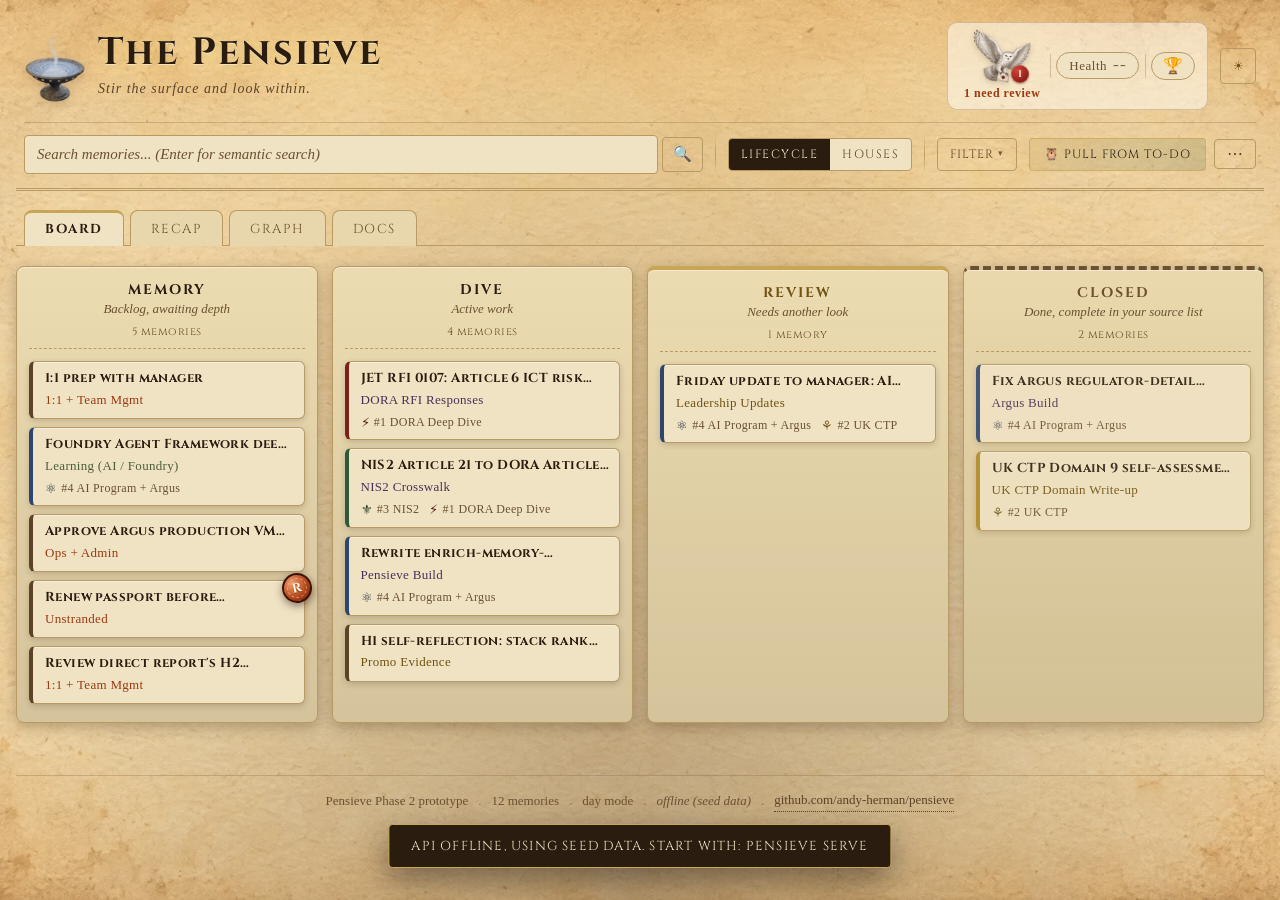
==== frontend-proto/index.html @ 079ccedc "feat(accounts): first-run "Connect your accounts" for sharing Pensieve Each person runs their own Pe" ====
<!doctype html>
<html lang="en" data-theme="day" data-view="lifecycle" data-page="board">
<head>
  <meta charset="utf-8" />
  <meta name="viewport" content="width=device-width,initial-scale=1" />
  <title>The Pensieve - Today's Memories</title>
  <script>
    /* Apply the saved theme before first paint so night/marauder never flash parchment. */
    try {
      var savedTheme = localStorage.getItem("pensieve-theme");
      if (savedTheme === "night" || savedTheme === "marauder") {
        document.documentElement.setAttribute("data-theme", savedTheme);
      }
    } catch (e) { /* storage blocked: stay on day */ }
  </script>
  <link rel="preconnect" href="https://fonts.googleapis.com" />
  <link rel="preconnect" href="https://fonts.gstatic.com" crossorigin />
  <link href="https://fonts.googleapis.com/css2?family=Cinzel:wght@500;700&family=IM+Fell+English+SC&family=IM+Fell+English:ital@0;1&display=swap" rel="stylesheet" />
  <link rel="stylesheet" href="pensieve.css" />
</head>
<body>

  <div class="starfield" aria-hidden="true"></div>
  <div id="footprint-layer" class="footprint-layer" aria-hidden="true"></div>

  <header class="masthead masthead--tiered">
    <!-- Row 1: identity (left) + status cluster and theme toggle (right) -->
    <div class="masthead-row masthead-row--identity">
      <div class="brand">
        <img class="brand-emblem" src="assets/emblem.webp" alt="" width="62" height="74" decoding="async" />
        <div class="title-block">
          <h1 class="title">The Pensieve</h1>
          <p class="tagline">Stir the surface and look within.</p>
        </div>
      </div>

      <div class="masthead-aside">
        <div class="status-cluster" role="group" aria-label="Board status">
          <div class="review-block hedwig-block" role="button" tabindex="0"
               aria-label="Memories that need your review. Click to show only those."
               title="Memories that need your review. Click to show only those.">
            <span class="hedwig" aria-hidden="true">
              <img class="hedwig-art" src="assets/owl.webp" alt="" width="58" height="54" decoding="async" />
              <span class="hedwig-seal" id="hedwig-count">0</span>
            </span>
            <span class="hedwig-label" id="review-count" aria-live="polite">Awaiting post</span>
          </div>
          <div class="board-health" id="board-health" role="button" tabindex="0"
               aria-label="Board health. Click to filter to stale, ghost, or overdue cards."
               title="Click to filter to stale, ghost, or overdue cards">
            <span class="board-health-label">Health</span>
            <span class="board-health-score" id="board-health-score">--</span>
            <div class="board-health-tip" id="board-health-tip" hidden></div>
          </div>
          <button class="achievements-btn" id="achievements-btn" type="button"
                  aria-label="Open achievements"
                  title="Achievements: track your progress and unlocks">
            <span class="achievements-btn-icon" aria-hidden="true">&#x1F3C6;</span>
            <span class="achievements-btn-count" id="achievements-btn-count" hidden>0</span>
          </button>
        </div>

        <button id="theme-toggle" class="ghost-button theme-toggle" type="button"
                title="Toggle day / night" aria-label="Switch to night mode">
          <span class="theme-day-icon" aria-hidden="true">&#9728;</span>
          <span class="theme-night-icon" aria-hidden="true">&#9789;</span>
        </button>
      </div>
    </div>

    <!-- Row 2: controls ribbon, grouped into zones -->
    <div class="masthead-row masthead-row--controls">
      <div class="toolbar" role="toolbar" aria-label="Board controls">
        <div class="tb-zone tb-zone--search">
          <div class="search-wrap">
            <input type="search" id="search" placeholder="Search memories... (Enter for semantic search)" aria-label="Search memories" />
            <button id="semantic-btn" class="ghost-button" title="Semantic search via ChromaDB" aria-label="Semantic search">&#x1F50D;</button>
          </div>
        </div>

        <span class="tb-rule" aria-hidden="true"></span>

        <div class="tb-zone tb-zone--view">
          <div class="view-toggle" role="group" aria-label="Board view">
            <button class="view-btn active" data-view="lifecycle" title="Group by lifecycle column">Lifecycle</button>
            <button class="view-btn" data-view="lanes" title="Group by Connect goal / House">Houses</button>
          </div>
        </div>

        <span class="tb-rule" aria-hidden="true"></span>

        <!-- Filter popover holds the strand pills + week filter + clear -->
        <div class="tb-zone tb-zone--filter">
          <div class="cmd-pop" id="filter-pop-wrap">
            <button type="button" id="filter-pop-btn" class="ghost-button cmd-pop-btn"
                    aria-haspopup="true" aria-expanded="false" aria-controls="filter-pop-panel"
                    title="Filter by strand, week, or clear filters">
              Filter
              <span class="cmd-pop-badge" id="filter-active-badge" hidden>0</span>
              <span class="cmd-caret" aria-hidden="true">&#x25BE;</span>
            </button>
            <div class="cmd-pop-panel" id="filter-pop-panel" role="dialog" aria-label="Filter memories" hidden>
              <div class="cmd-pop-section">
                <span class="cmd-pop-heading">Strands</span>
                <div id="strand-filter" class="strand-filter" aria-label="Filter by strand"></div>
              </div>
              <div class="cmd-pop-section cmd-pop-row">
                <button id="weekly-filter-btn" class="ghost-button" title="Hide Closed tasks older than this week (Monday reset). Nothing is deleted.">This week</button>
                <button id="clear-filters" class="ghost-button" title="Show every memory">Clear filters</button>
              </div>
            </div>
          </div>
        </div>

        <!-- Actions: Hedwig's errand + overflow for the rest -->
        <div class="tb-zone tb-zone--actions">
          <button id="pull-todo-btn" class="ghost-button pull-todo-btn" title="Send Hedwig to fetch new tasks from Microsoft To-Do">&#x1F989; Pull from To-Do</button>
          <div class="cmd-pop" id="more-pop-wrap">
            <button type="button" id="more-pop-btn" class="ghost-button cmd-more-btn"
                    aria-haspopup="true" aria-expanded="false" aria-controls="more-pop-panel" aria-label="More actions" title="More actions">&#x22EF;</button>
            <div class="cmd-pop-panel cmd-menu" id="more-pop-panel" role="menu" aria-label="More actions" hidden>
              <button id="refresh-btn" class="ghost-button cmd-menu-item" role="menuitem" title="Reload board from local Pensieve store">&#x21bb; Refresh</button>
              <button id="open-goals" class="ghost-button cmd-menu-item" role="menuitem" title="Add or edit your Connect Houses">Set goals</button>
              <button id="open-ai-models" class="ghost-button cmd-menu-item" role="menuitem" title="Choose which GitHub Copilot models Pensieve uses">AI models</button>
              <button id="open-accounts" class="ghost-button cmd-menu-item" role="menuitem" title="Connect Microsoft To Do and GitHub Copilot">Accounts</button>
              <button id="density-toggle" class="ghost-button cmd-menu-item" role="menuitem" aria-pressed="false" title="Switch card density between Comfortable and Compact">Density: Comfortable</button>
            </div>
          </div>
        </div>
      </div>
    </div>

    <div class="quest-panel" id="quest-panel" hidden>
      <div class="quest-panel-header">
        <span class="quest-panel-title">&#x1F3AF; Today's quests</span>
        <span class="quest-panel-streak" id="quest-panel-streak" hidden></span>
      </div>
      <div class="quest-panel-chips" id="quest-panel-chips"></div>
      <div class="quest-panel-allDone" id="quest-panel-alldone" hidden>
        <span>&#x2705; &#x2705; &#x2705; +5 board health bonus</span>
      </div>
    </div>
  </header>

  <nav class="page-tabs" role="tablist" aria-label="Pages">
    <button class="page-tab active" data-page="board" role="tab" aria-selected="true">Board</button>
    <button class="page-tab" data-page="recap" role="tab" aria-selected="false" title="Draft a Connect-format recap of your work">Recap</button>
    <button class="page-tab" data-page="graph" role="tab" aria-selected="false" title="Constellation graph of your tasks">Graph</button>
    <button class="page-tab" data-page="docs" role="tab" aria-selected="false" title="SOPs and tool documentation">Docs</button>
  </nav>

  <main id="board" class="board" aria-label="Pensieve kanban board"></main>

  <section id="recap-page" class="recap-page" aria-label="Connect recap">
    <div class="recap-intro">
      <h2 class="recap-title">Connect Recap</h2>
      <p class="recap-subtitle">Draft a summary of what you accomplished and its impact, grouped by your committed Connect goals, in the Connect "Reflect on the past" format. Review and edit before pasting into Connect.</p>
    </div>
    <div class="recap-controls">
      <div class="recap-field">
        <label for="recap-scope">Include</label>
        <select id="recap-scope">
          <option value="all">All tasks</option>
          <option value="completed">Completed &amp; Closed</option>
          <option value="review">Needs review</option>
        </select>
      </div>
      <div class="recap-field">
        <label for="recap-period">Reflection period</label>
        <input type="text" id="recap-period" placeholder="e.g. Oct 2025 - May 2026" />
      </div>
      <button id="recap-generate" class="primary-button">&#x2728; Generate recap</button>
      <button id="recap-export" class="ghost-button" hidden>Export DOCX</button>
      <button id="recap-copy-all" class="ghost-button" hidden>Copy all</button>
      <button id="recap-history-btn" class="ghost-button">History</button>
      <span id="recap-status" class="recap-status" aria-live="polite"></span>
    </div>
    <div id="recap-history" class="recap-history" hidden></div>
    <div id="recap-output" class="recap-output">
      <p class="recap-empty">Pick a scope and click <strong>Generate recap</strong> to draft your Connect summary from your tasks.</p>
    </div>
  </section>

  <section id="graph-page" class="graph-page" aria-label="Constellation graph">
    <div class="graph-intro">
      <h2 class="graph-title">Constellation</h2>
      <p class="graph-subtitle">Your tasks as a living graph. Large nodes are your Connect goals; small nodes are tasks, colored by House. Solid lines link a task to its goal; faint dashed lines connect tasks that are semantically related (computed from the same embeddings that power search). Drag to explore, click a node to open it.</p>
    </div>
    <div class="graph-stats" id="graph-stats"></div>
    <div class="graph-toolbar">
      <label>Link sensitivity
        <input type="range" id="graph-threshold" min="0.3" max="0.9" step="0.05" value="0.45" />
        <span id="graph-threshold-val">0.45</span>
      </label>
      <button id="graph-refresh" class="ghost-button">Rebuild</button>
      <div class="graph-legend">
        <span><span class="legend-dot legend-dot--goal" aria-hidden="true"></span>Goal</span>
        <span><span class="legend-edge legend-edge--align" aria-hidden="true"></span>Alignment</span>
        <span><span class="legend-edge legend-edge--semantic" aria-hidden="true"></span>Semantic link</span>
      </div>
    </div>
    <div class="graph-stage-wrap">
      <canvas id="graph-canvas" width="1200" height="620"></canvas>
      <div id="graph-tooltip" class="graph-tooltip"></div>
      <p id="graph-empty" class="graph-empty" hidden>No tasks to plot yet. Pull from To-Do on the Board first.</p>
    </div>
  </section>

  <section id="docs-page" class="docs-page" aria-label="Documents">
    <aside class="docs-sidebar">
      <div class="docs-sidebar-head">
        <h2 class="docs-title">Docs</h2>
        <button id="docs-new" class="ghost-button" title="Create a new document">+ New</button>
      </div>
      <div id="docs-list" class="docs-list"></div>
    </aside>
    <div class="docs-main">
      <div class="docs-main-head">
        <span id="docs-current-title" class="docs-current-title">Select a document</span>
        <span class="docs-actions">
          <button id="docs-edit" class="ghost-button" hidden>Edit</button>
          <button id="docs-save" class="primary-button" hidden>Save</button>
          <button id="docs-cancel" class="ghost-button" hidden>Cancel</button>
          <button id="docs-delete" class="ghost-button" hidden>Delete</button>
        </span>
      </div>
      <div id="docs-view" class="docs-view markdown-body"></div>
      <textarea id="docs-editor" class="docs-editor" hidden spellcheck="true"></textarea>
    </div>
  </section>

  <div id="card-modal" class="modal" hidden>
    <div class="modal-backdrop" data-close="1"></div>
    <article class="modal-card" role="dialog" aria-modal="true" aria-labelledby="modal-title">
      <button class="modal-close" data-close="1" aria-label="Close">x</button>
      <div class="modal-body" id="modal-body"></div>
    </article>
  </div>

  <div id="vial-modal" class="modal" hidden>
    <div class="modal-backdrop" data-close="vial"></div>
    <article class="modal-card vial-modal-card" role="dialog" aria-modal="true" aria-labelledby="vial-title">
      <button class="modal-close" data-close="vial" aria-label="Close">x</button>
      <div class="modal-body">
        <h2 id="vial-title" class="vial-title">&#x1F4DC; Closure capture</h2>
        <p class="vial-subtitle">What changed when this closed? One sentence is fine.</p>
        <p class="vial-context" id="vial-context"></p>
        <textarea id="vial-text" class="vial-text" rows="4" maxlength="2000"
          placeholder="e.g. Shifted policy from X to Y after Bob's review. Unblocks Q3 approvals."></textarea>
        <div class="vial-actions">
          <button id="vial-skip" class="ghost-button" type="button" title="Dismiss without capturing">Skip</button>
          <button id="vial-cancel" class="ghost-button" type="button" data-close="vial">Cancel</button>
          <button id="vial-save" class="primary-button" type="button">Save Vial</button>
        </div>
        <p class="vial-footnote">Vials are durable promo evidence. They outlive the source task.</p>
      </div>
    </article>
  </div>

  <div id="goals-modal" class="modal" hidden>
    <div class="modal-backdrop" data-close="goals"></div>
    <article class="modal-card goals-modal-card" role="dialog" aria-modal="true" aria-labelledby="goals-title">
      <button class="modal-close" data-close="goals" aria-label="Close">x</button>
      <div class="modal-body">
        <h2 id="goals-title" class="goals-title">Your Connect Houses</h2>
        <p class="goals-subtitle">Each Connect goal becomes a House on the dashboard. Edit them by hand, or upload your Connect PDF and let the AI extract them for you.</p>
        <div class="goals-import">
          <label for="goals-pdf-input" class="goals-import-label">
            <span class="goals-import-icon" aria-hidden="true">&#x1F4C4;</span>
            <span class="goals-import-text">Upload your Connect PDF</span>
            <input type="file" id="goals-pdf-input" accept="application/pdf,.pdf" hidden />
          </label>
          <button id="goals-import-btn" class="primary-button goals-import-btn" disabled>&#x2728; Parse with AI</button>
          <span id="goals-import-status" class="goals-import-status" aria-live="polite"></span>
        </div>
        <div id="goals-editor" class="goals-editor"></div>
        <div class="goals-actions">
          <button id="goals-add" class="ghost-button">+ Add goal</button>
          <button id="goals-reset" class="ghost-button">Reset to defaults</button>
          <button id="goals-save" class="primary-button">Save goals</button>
        </div>
        <p class="goals-footnote">Saved to <code>data/connect-goals.json</code>. Used by the AI to align tasks to your goals on the next sync.</p>
      </div>
    </article>
  </div>

  <div id="accounts-modal" class="modal" hidden>
    <div class="modal-backdrop" data-close="accounts"></div>
    <article class="modal-card accounts-modal-card" role="dialog" aria-modal="true" aria-labelledby="accounts-title">
      <button class="modal-close" data-close="accounts" aria-label="Close">x</button>
      <div class="modal-body">
        <img class="accounts-emblem" src="assets/emblem.webp" alt="" width="64" height="76" decoding="async" />
        <h2 id="accounts-title" class="goals-title accounts-title">Connect your accounts</h2>
        <p class="goals-subtitle accounts-subtitle">Pensieve runs on this PC. Your tasks and sign-ins stay here; nothing is sent anywhere except your own Microsoft and GitHub accounts.</p>

        <section class="account-card" id="account-microsoft" aria-labelledby="acct-ms-title">
          <div class="account-head">
            <h3 id="acct-ms-title" class="account-title">Microsoft To Do</h3>
            <span class="account-badge" id="acct-ms-badge"></span>
          </div>
          <p class="account-desc">Reads your To Do lists, the same tasks you see in the new Outlook. Read-only: Pensieve never changes them.</p>
          <div class="account-body" id="acct-ms-body"></div>
        </section>

        <section class="account-card" id="account-github" aria-labelledby="acct-gh-title">
          <div class="account-head">
            <h3 id="acct-gh-title" class="account-title">GitHub Copilot</h3>
            <span class="account-badge" id="acct-gh-badge"></span>
          </div>
          <p class="account-desc">Powers the AI that summarizes and sorts your tasks, using your own Copilot plan.</p>
          <div class="account-body" id="acct-gh-body"></div>
        </section>

        <fieldset class="account-source" id="account-source">
          <legend>Read tasks from</legend>
          <label><input type="radio" name="task-source" value="personal_graph" /> Microsoft To Do <span class="account-hint">(new Outlook, outlook.com)</span></label>
          <label><input type="radio" name="task-source" value="outlook_com" /> Outlook desktop on this PC <span class="account-hint">(classic Outlook)</span></label>
        </fieldset>

        <div class="goals-actions accounts-actions">
          <button id="accounts-skip" class="ghost-button">Skip for now</button>
          <button id="accounts-done" class="primary-button" disabled>Start using Pensieve</button>
        </div>
      </div>
    </article>
  </div>

  <div id="ai-modal" class="modal" hidden>
    <div class="modal-backdrop" data-close="ai"></div>
    <article class="modal-card ai-modal-card" role="dialog" aria-modal="true" aria-labelledby="ai-title">
      <button class="modal-close" data-close="ai" aria-label="Close">x</button>
      <div class="modal-body">
        <h2 id="ai-title" class="goals-title">AI models</h2>
        <p class="goals-subtitle">Choose which GitHub Copilot model does each job. A change applies to the very next AI call; nothing needs restarting.</p>
        <p class="ai-account" id="ai-account"></p>
        <div id="ai-rows" class="ai-rows"></div>
        <p class="ai-test-result" id="ai-test-result" aria-live="polite"></p>
        <div class="goals-actions">
          <button id="ai-save" class="primary-button">Save models</button>
        </div>
        <p class="goals-footnote">Saved to <code>data/ai-models.json</code>. "Use default" follows the Default row, which follows <code>COPILOT_MODEL</code> in <code>.env</code>. Test sends one tiny prompt to that model.</p>
      </div>
    </article>
  </div>

  <div id="achievements-modal" class="modal" hidden>
    <div class="modal-backdrop" data-close="achievements"></div>
    <article class="modal-card achievements-modal-card" role="dialog" aria-modal="true" aria-labelledby="achievements-title">
      <button class="modal-close" data-close="achievements" aria-label="Close">x</button>
      <div class="modal-body">
        <h2 id="achievements-title" class="achievements-title">&#x1F3C6; Achievements</h2>
        <p class="achievements-subtitle">Badges unlock as you tend the board. They stay unlocked even if conditions later change. Locked badges show their trigger on hover.</p>
        <div id="achievements-grid" class="achievements-grid" aria-live="polite"></div>
        <p id="achievements-summary" class="achievements-summary"></p>
      </div>
    </article>
  </div>

  <div class="snitch" aria-hidden="true">
    <img src="assets/snitch.webp" alt="" width="60" height="40" decoding="async" />
  </div>

  <canvas id="confetti-canvas" class="confetti-canvas" aria-hidden="true"></canvas>

  <div id="toast" class="toast" role="status" aria-live="polite" hidden></div>

  <footer class="footer">
    <span>Pensieve Phase 2 prototype</span>
    <span class="dot">.</span>
    <span id="memory-count">gathering memories</span>
    <span class="dot">.</span>
    <span id="theme-label">day mode</span>
    <span class="dot">.</span>
    <span id="api-source-label">connecting...</span>
    <span class="dot">.</span>
    <a href="https://github.com/andy-herman/pensieve" target="_blank" rel="noopener">github.com/andy-herman/pensieve</a>
  </footer>

  <script src="pensieve.js"></script>
</body>
</html>
---- frontend-proto/pensieve.css ----
/* ============================================================
   The Pensieve - dashboard stylesheet (v4, parchment edition)
   Three themes selected via [data-theme] on <html>:
     day      - parchment and ink (default)
     night    - deep navy by candlelight, with a starfield
     marauder - the Marauder's Map (easter egg)
   Every surface reads from the tokens below, so a theme only has to
   redefine tokens. Neutral lane slugs (crimson, gold, emerald, ...)
   map to the 8-House palette per theme via [data-lane].
   ============================================================ */

/* ----- 1. Tokens ----- */

:root,
html[data-theme="day"] {
  color-scheme: light;

  /* Parchment + ink */
  --parchment-1: #f0e3c4;
  --parchment-2: #e8d7ac;
  --parchment-3: #d9c28d;
  --parchment-dark: #b89a64;
  --ink: #2a1d10;
  --ink-soft: #5b4327;
  --ink-faded: #6b5032;         /* darkened from the original for AA on parchment */
  --candle: #c9a655;
  --candle-glow: #f5d77b;
  --candle-ink: #715210;        /* candle gold dark enough to read as text */
  --on-candle: #2a1d10;         /* text on a candle-filled button */
  --ember: #b54a1d;
  --ember-ink: #9a3a12;
  --moss: #4a5d3a;
  --plum: #4b2e57;
  --review: #b54a1d;
  --review-soft: #d77a4a;

  /* The 8-House palette (lane slug -> House) */
  --house-crimson: #7a2018;     /* Gryffindor */
  --house-gold: #b08a26;        /* Hufflepuff */
  --house-emerald: #2e5a3a;     /* Slytherin */
  --house-azure: #2c4670;       /* Ravenclaw */
  --house-slate: #5a5a5a;       /* Internal */
  --house-ember: #8a4b1f;       /* Muggleborn */
  --house-sage: #3c5e2c;        /* Centaur */
  --house-rose: #a83a1f;        /* Phoenix */
  --house-unassigned: #826441;  /* Unhoused */
  --lane-ink-mix: 55%;          /* how much House color survives when used as text */

  /* Semantic surfaces */
  --field-bg: rgba(255, 252, 240, 0.55);
  --field-bg-focus: rgba(255, 252, 240, 0.85);
  --field-border: rgba(91, 67, 39, 0.38);
  --line-soft: rgba(130, 100, 65, 0.3);
  --sheen: rgba(255, 240, 200, 0.18);
  --shade: rgba(40, 20, 4, 0.10);
  --highlight: rgba(255, 255, 255, 0.4);
  --shadow-soft: rgba(40, 18, 4, 0.18);
  --shadow-med: rgba(40, 18, 4, 0.25);
  --shadow-deep: rgba(20, 8, 2, 0.45);
  --backdrop: rgba(20, 8, 2, 0.55);
  --glow: rgba(201, 166, 85, 0.45);
  --tint: rgba(201, 166, 85, 0.14);
  --ok: #4a5d3a;
  --warn: #715210;
  --danger: #9a3a12;

  /* Atmosphere */
  --bg-vignette-1: radial-gradient(ellipse at top, rgba(255, 220, 150, 0.35), transparent 65%);
  --bg-vignette-2: radial-gradient(ellipse at bottom, rgba(40, 18, 4, 0.25), transparent 70%);
  --bg-art: url("assets/bg-parchment.webp");
  --bg-art-wash: rgba(240, 227, 196, 0.38);   /* calms the painted edges behind the board */
  --paper-noise: url("data:image/svg+xml;utf8,<svg xmlns='http://www.w3.org/2000/svg' width='220' height='220'><filter id='n'><feTurbulence type='fractalNoise' baseFrequency='0.85' numOctaves='2' stitchTiles='stitch'/><feColorMatrix values='0 0 0 0 0.18  0 0 0 0 0.11  0 0 0 0 0.04  0 0 0 0.08 0'/></filter><rect width='100%25' height='100%25' filter='url(%23n)'/></svg>");
  --candle-light-1: rgba(255, 200, 120, 0.18);
  --candle-light-2: rgba(255, 200, 120, 0.16);

  /* Constellation graph + confetti (read by pensieve.js) */
  --graph-bg: radial-gradient(ellipse at 50% 35%, rgba(255, 246, 220, 0.9), transparent 70%), linear-gradient(180deg, #f3e8cc, #e2cf9f);
  --graph-align: rgba(91, 67, 39, 0.42);
  --graph-semantic-rgb: 75, 46, 87;
  --graph-label: #2a1d10;
  --graph-halo: rgba(243, 232, 204, 0.94);
  --graph-ring: #715210;
  --graph-stroke: rgba(42, 29, 16, 0.55);
  --graph-glow: 0;              /* 0 = soft drop shadow, 1 = House-colored glow */
  --graph-shadow: rgba(40, 18, 4, 0.35);
  --confetti-1: #7a2018;
  --confetti-2: #c9a655;
  --confetti-3: #2e5a3a;
  --confetti-4: #2c4670;
  --confetti-5: #b54a1d;

  /* Type (the "... Fallback" faces are defined at the top of section 2) */
  --font-display: "Cinzel", "Cinzel Fallback", "Georgia", serif;
  --font-script: "IM Fell English SC", "IM Fell English", "Georgia", serif;
  --font-body: "IM Fell English", "IM Fell Fallback", "Georgia", serif;
  --font-mono: "Cascadia Code", "Consolas", monospace;

  /* Shape, spacing, motion */
  --card-radius: 6px;
  --column-radius: 8px;
  --radius-sm: 4px;
  --radius-md: 6px;
  --radius-lg: 10px;
  --sp-1: 4px;
  --sp-2: 8px;
  --sp-3: 12px;
  --sp-4: 16px;
  --sp-5: 24px;
  --sp-6: 32px;
  --sp-7: 48px;
  --lh-tight: 1.25;
  --lh-snug: 1.4;
  --lh-normal: 1.55;
  --lh-relaxed: 1.65;
  --t-fast: 140ms;
  --t-med: 200ms;
  --ease: cubic-bezier(0.4, 0, 0.2, 1);
  --focus-ring: 0 0 0 2px var(--parchment-1), 0 0 0 4px var(--candle-ink);
}

html[data-theme="night"] {
  color-scheme: dark;

  --parchment-1: #11192c;
  --parchment-2: #0d1424;
  --parchment-3: #1a2238;
  --parchment-dark: #2f3a5c;
  --ink: #f0e3c4;
  --ink-soft: #d8c79e;
  --ink-faded: #a8946a;
  --candle: #f5d77b;
  --candle-glow: #ffeaa0;
  --candle-ink: #f5d77b;
  --on-candle: #1a1206;
  --ember: #ff8b4a;
  --ember-ink: #ff9d66;
  --moss: #7ab06a;
  --plum: #b485d6;
  --review: #ff8b4a;
  --review-soft: #ffa873;

  --house-crimson: #e07c63;
  --house-gold: #f5d77b;
  --house-emerald: #7ab06a;
  --house-azure: #8aabe0;
  --house-slate: #b8b8b8;
  --house-ember: #d8a06a;
  --house-sage: #8fc275;
  --house-rose: #f09a7a;
  --house-unassigned: #a8946a;
  --lane-ink-mix: 85%;

  --field-bg: rgba(0, 0, 0, 0.32);
  --field-bg-focus: rgba(0, 0, 0, 0.5);
  --field-border: rgba(240, 227, 196, 0.24);
  --line-soft: rgba(240, 227, 196, 0.14);
  --sheen: rgba(255, 240, 200, 0.035);
  --shade: rgba(0, 0, 0, 0.22);
  --highlight: rgba(255, 255, 255, 0.05);
  --shadow-soft: rgba(0, 0, 0, 0.45);
  --shadow-med: rgba(0, 0, 0, 0.55);
  --shadow-deep: rgba(0, 0, 0, 0.7);
  --backdrop: rgba(2, 4, 12, 0.7);
  --glow: rgba(245, 215, 123, 0.38);
  --tint: rgba(245, 215, 123, 0.1);
  --ok: #7ab06a;
  --warn: #f5d77b;
  --danger: #ff9d66;

  --bg-vignette-1: radial-gradient(ellipse at top, rgba(80, 60, 140, 0.45), transparent 70%);
  --bg-vignette-2: radial-gradient(ellipse at bottom, rgba(10, 5, 20, 0.6), transparent 75%);
  --bg-art: url("assets/bg-night.webp");
  --bg-art-wash: rgba(13, 20, 36, 0.12);
  --candle-light-1: rgba(255, 220, 150, 0.12);
  --candle-light-2: rgba(255, 220, 150, 0.10);

  --graph-bg: radial-gradient(ellipse at 50% 30%, rgba(80, 60, 140, 0.35), transparent 70%), linear-gradient(180deg, #0b1222, #070b16);
  --graph-align: rgba(240, 227, 196, 0.26);
  --graph-semantic-rgb: 180, 133, 214;
  --graph-label: #f0e3c4;
  --graph-halo: rgba(7, 11, 22, 0.85);
  --graph-ring: #f5d77b;
  --graph-stroke: rgba(240, 227, 196, 0.55);
  --graph-glow: 1;
  --graph-shadow: rgba(0, 0, 0, 0.6);
  --confetti-1: #e07c63;
  --confetti-2: #f5d77b;
  --confetti-3: #7ab06a;
  --confetti-4: #8aabe0;
  --confetti-5: #ffeaa0;
}

html[data-theme="marauder"] {
  color-scheme: light;

  --parchment-1: #e6d3a3;
  --parchment-2: #d8c08a;
  --parchment-3: #cdb076;
  --parchment-dark: #a4824b;
  --ink: #3b2410;
  --ink-soft: #5e3f1f;
  --ink-faded: #634420;
  --candle: #7a3a14;
  --candle-glow: #b46420;
  --candle-ink: #7a3a14;
  --on-candle: #f6ead0;
  --ember: #7a2e0e;
  --ember-ink: #7a2e0e;
  --moss: #4a4a2a;
  --plum: #3a1f48;
  --review: #7a2e0e;
  --review-soft: #a4542a;
  --lane-ink-mix: 35%;          /* darker parchment needs darker House text */

  --field-bg: rgba(255, 246, 225, 0.4);
  --field-bg-focus: rgba(255, 246, 225, 0.7);
  --field-border: rgba(94, 63, 31, 0.42);
  --line-soft: rgba(94, 63, 31, 0.3);
  --glow: rgba(122, 58, 20, 0.35);
  --tint: rgba(122, 58, 20, 0.1);
  --ok: #4a4a2a;
  --warn: #7a3a14;
  --danger: #7a2e0e;

  --bg-vignette-1: radial-gradient(ellipse at top, rgba(120, 60, 20, 0.30), transparent 65%);
  --bg-vignette-2: radial-gradient(ellipse at bottom, rgba(40, 20, 4, 0.45), transparent 70%);
  --bg-art: url("assets/bg-map.webp");
  --paper-noise: url("data:image/svg+xml;utf8,<svg xmlns='http://www.w3.org/2000/svg' width='400' height='400'><filter id='m'><feTurbulence type='fractalNoise' baseFrequency='0.65' numOctaves='3' stitchTiles='stitch'/><feColorMatrix values='0 0 0 0 0.20  0 0 0 0 0.10  0 0 0 0 0.04  0 0 0 0.18 0'/></filter><rect width='100%25' height='100%25' filter='url(%23m)'/></svg>");

  --graph-bg: radial-gradient(ellipse at 50% 35%, rgba(240, 222, 178, 0.85), transparent 70%), linear-gradient(180deg, #e3cd98, #cdb076);
  --graph-align: rgba(94, 63, 31, 0.5);
  --graph-semantic-rgb: 122, 58, 20;
  --graph-label: #3b2410;
  --graph-halo: rgba(230, 211, 163, 0.94);
  --graph-ring: #7a3a14;
  --graph-stroke: rgba(59, 36, 16, 0.6);
  --confetti-2: #7a3a14;
  --confetti-5: #3b2410;
  --focus-ring: 0 0 0 2px var(--parchment-1), 0 0 0 4px var(--candle-ink);
}

/* Lane slug -> House color. Applies to anything carrying data-lane:
   columns, cards, goal chips, goal checkboxes, editor pills, recap sections. */
[data-lane] {
  --lane-color: var(--goal-color, var(--ink-faded));
  --lane-ink: color-mix(in srgb, var(--lane-color) var(--lane-ink-mix), var(--ink));
}
[data-lane="crimson"]    { --lane-color: var(--house-crimson); }
[data-lane="gold"]       { --lane-color: var(--house-gold); }
[data-lane="emerald"]    { --lane-color: var(--house-emerald); }
[data-lane="azure"]      { --lane-color: var(--house-azure); }
[data-lane="slate"]      { --lane-color: var(--house-slate); }
[data-lane="ember"]      { --lane-color: var(--house-ember); }
[data-lane="sage"]       { --lane-color: var(--house-sage); }
[data-lane="rose"]       { --lane-color: var(--house-rose); }
[data-lane="unassigned"] { --lane-color: var(--house-unassigned); }

/* ----- 2. Base + atmosphere ----- */

/* Metric-matched local fallbacks for the Google webfonts. Until Cinzel and
   IM Fell arrive (font-display: swap), text renders in Georgia scaled to the
   webfont's average glyph width, so the swap barely moves anything (card
   titles keep their line breaks and clamps). Ratios were measured against
   Georgia in Edge on two sample texts: plain Georgia is 8-20% off for Cinzel
   and ~27% off for IM Fell italic; these faces bring that to within ~4%.
   IM Fell English SC already matches Georgia closely, so it needs none. */
@font-face {
  font-family: "Cinzel Fallback";
  src: local("Georgia");
  font-weight: 100 600;
  size-adjust: 122%;
}
@font-face {
  font-family: "Cinzel Fallback";
  src: local("Georgia Bold"), local("Georgia-Bold");
  font-weight: 700 900;
  size-adjust: 108%;
}
@font-face {
  font-family: "IM Fell Fallback";
  src: local("Georgia");
  font-style: normal;
  size-adjust: 95%;
}
@font-face {
  font-family: "IM Fell Fallback";
  src: local("Georgia Italic"), local("Georgia-Italic");
  font-style: italic;
  size-adjust: 79%;
}

*, *::before, *::after { box-sizing: border-box; }

html, body { margin: 0; padding: 0; min-height: 100%; }

html {
  background-color: var(--parchment-2);
  scrollbar-color: var(--parchment-dark) transparent;
}

body {
  font-family: var(--font-body);
  font-size: 15px;
  line-height: var(--lh-normal);
  color: var(--ink);
  min-height: 100vh;
  overflow-x: hidden;
  -webkit-font-smoothing: antialiased;
  text-rendering: optimizeLegibility;
  transition: color 0.6s ease;
}

/* The parchment itself (vignettes, paper grain, gradient). It lives on a
   fixed, viewport-sized layer instead of `background-attachment: fixed` on
   <body>: a fixed body background forces the browser to repaint the whole
   blended background on the main thread for every scrolled frame, while a
   fixed layer is painted once and simply composited as the page scrolls.
   z-index -1 keeps it under every in-flow element. */
body::after {
  content: "";
  position: fixed;
  inset: 0;
  z-index: -1;
  pointer-events: none;
  background-color: var(--parchment-2);
  background-image:
    var(--bg-vignette-1),
    var(--bg-vignette-2),
    var(--paper-noise),
    linear-gradient(var(--bg-art-wash), var(--bg-art-wash)),
    var(--bg-art),
    linear-gradient(180deg, var(--parchment-1), var(--parchment-3));
  background-blend-mode: multiply, normal, soft-light, normal, normal, normal;
  background-size: cover, cover, 220px 220px, cover, cover, cover;
  background-position: center;
  background-repeat: no-repeat, no-repeat, repeat, no-repeat, no-repeat, no-repeat;
  transition: background-color 0.6s ease;
}

/* Candle flicker: a soft radial pulse from the two top corners */
body::before {
  content: "";
  position: fixed;
  inset: 0;
  pointer-events: none;
  background:
    radial-gradient(circle at 12% -10%, var(--candle-light-1), transparent 35%),
    radial-gradient(circle at 88% -10%, var(--candle-light-2), transparent 35%);
  animation: candle-flicker 5.5s ease-in-out infinite;
  z-index: 0;
}

html[data-theme="marauder"] body::after {
  background-image:
    var(--bg-vignette-1),
    var(--bg-vignette-2),
    var(--paper-noise),
    linear-gradient(rgba(230, 211, 163, 0.6), rgba(230, 211, 163, 0.6)),
    var(--bg-art),
    linear-gradient(180deg, var(--parchment-1), var(--parchment-3));
  background-blend-mode: multiply, normal, normal, normal, normal, normal;
  background-size: cover, cover, 400px 400px, cover, cover, cover;
  background-repeat: no-repeat, no-repeat, repeat, no-repeat, no-repeat, no-repeat;
}

html[data-theme="marauder"] body::before { display: none; }

/* Starfield: night-only twinkling dots */
.starfield {
  position: fixed;
  inset: 0;
  pointer-events: none;
  z-index: 0;
  opacity: 0;
  background-image:
    radial-gradient(1px 1px at 5% 12%, rgba(255, 245, 210, 0.9), transparent 100%),
    radial-gradient(1px 1px at 14% 30%, rgba(255, 245, 210, 0.7), transparent 100%),
    radial-gradient(1.4px 1.4px at 22% 8%, rgba(255, 245, 210, 0.95), transparent 100%),
    radial-gradient(1px 1px at 33% 22%, rgba(255, 245, 210, 0.6), transparent 100%),
    radial-gradient(1.2px 1.2px at 41% 4%, rgba(255, 245, 210, 0.85), transparent 100%),
    radial-gradient(1px 1px at 50% 18%, rgba(255, 245, 210, 0.7), transparent 100%),
    radial-gradient(1.4px 1.4px at 58% 32%, rgba(255, 245, 210, 0.9), transparent 100%),
    radial-gradient(1px 1px at 67% 11%, rgba(255, 245, 210, 0.65), transparent 100%),
    radial-gradient(1.2px 1.2px at 75% 25%, rgba(255, 245, 210, 0.85), transparent 100%),
    radial-gradient(1px 1px at 84% 7%, rgba(255, 245, 210, 0.7), transparent 100%),
    radial-gradient(1.4px 1.4px at 92% 20%, rgba(255, 245, 210, 0.9), transparent 100%),
    radial-gradient(1px 1px at 9% 55%, rgba(255, 245, 210, 0.6), transparent 100%),
    radial-gradient(1px 1px at 19% 72%, rgba(255, 245, 210, 0.7), transparent 100%),
    radial-gradient(1.2px 1.2px at 28% 88%, rgba(255, 245, 210, 0.85), transparent 100%),
    radial-gradient(1px 1px at 38% 64%, rgba(255, 245, 210, 0.6), transparent 100%),
    radial-gradient(1px 1px at 49% 80%, rgba(255, 245, 210, 0.7), transparent 100%),
    radial-gradient(1.4px 1.4px at 60% 56%, rgba(255, 245, 210, 0.9), transparent 100%),
    radial-gradient(1px 1px at 70% 76%, rgba(255, 245, 210, 0.6), transparent 100%),
    radial-gradient(1.2px 1.2px at 81% 60%, rgba(255, 245, 210, 0.85), transparent 100%),
    radial-gradient(1px 1px at 90% 84%, rgba(255, 245, 210, 0.7), transparent 100%);
  transition: opacity 0.8s ease;
}

/* Twinkle only when the stars are out (it used to run invisibly all day). */
html[data-theme="night"] .starfield { opacity: 0.9; animation: twinkle 6s ease-in-out infinite; }

button, select, input, textarea { font: inherit; color: inherit; }

a { color: var(--ink-soft); text-decoration: none; border-bottom: 1px dotted currentColor; }
a:hover { color: var(--ember-ink); }

::selection { background: var(--glow); color: var(--ink); }

/* Keyboard focus: a candle-gold ring on every interactive element */
:focus-visible {
  outline: none;
  box-shadow: var(--focus-ring);
}

/* Page-level layers sit above the candle light and the starfield */
.board,
.page-tabs,
.recap-page,
.graph-page,
.docs-page,
.footer {
  position: relative;
  z-index: 2;
}

/* ----- 3. Footprint trail (left behind while dragging a card) ----- */

.footprint-layer {
  position: fixed;
  inset: 0;
  pointer-events: none;
  z-index: 5;
}

.footprint {
  position: absolute;
  width: 18px;
  height: 24px;
  margin-left: -9px;
  margin-top: -12px;
  background-color: var(--ink-soft);
  -webkit-mask: url("data:image/svg+xml;utf8,<svg xmlns='http://www.w3.org/2000/svg' viewBox='0 0 18 24'><g fill='black'><ellipse cx='9' cy='15' rx='5' ry='7'/><ellipse cx='5' cy='6' rx='2' ry='2.5'/><ellipse cx='9' cy='4' rx='2' ry='2.5'/><ellipse cx='13' cy='6' rx='2' ry='2.5'/></g></svg>") center / contain no-repeat;
  mask: url("data:image/svg+xml;utf8,<svg xmlns='http://www.w3.org/2000/svg' viewBox='0 0 18 24'><g fill='black'><ellipse cx='9' cy='15' rx='5' ry='7'/><ellipse cx='5' cy='6' rx='2' ry='2.5'/><ellipse cx='9' cy='4' rx='2' ry='2.5'/><ellipse cx='13' cy='6' rx='2' ry='2.5'/></g></svg>") center / contain no-repeat;
  opacity: 0;
  animation: footprint-fade 1.6s ease-out forwards;
}

/* ----- 4. Masthead (two-tier: identity row + controls ribbon) ----- */

.masthead {
  position: relative;
  z-index: 3;   /* above the board so popovers and tooltips overlay it */
  display: flex;
  flex-direction: column;
  gap: var(--sp-3);
  width: min(1500px, calc(100% - 32px));
  margin: 0 auto;
  padding: 22px 8px 14px;
  border-bottom: 3px double var(--parchment-dark);
}

.masthead-row {
  display: flex;
  align-items: center;
  gap: var(--sp-4);
  width: 100%;
}

.masthead-row--identity { justify-content: space-between; flex-wrap: wrap; }

.masthead-row--controls {
  padding-top: var(--sp-3);
  border-top: 1px solid var(--line-soft);
}

.brand { display: flex; align-items: center; gap: var(--sp-3); }

/* The rendered Pensieve (Blender) beside the title */
.brand-emblem {
  display: block;
  width: 62px;
  height: auto;
  flex: none;
  filter: drop-shadow(0 3px 6px var(--shadow-soft));
}
html[data-theme="night"] .brand-emblem { filter: drop-shadow(0 0 10px rgba(170, 200, 255, 0.35)); }
html[data-theme="marauder"] .brand-emblem { filter: sepia(0.85) saturate(0.7) contrast(1.05); opacity: 0.85; }

.title-block { display: flex; flex-direction: column; gap: 4px; }

.title {
  margin: 0;
  font-family: var(--font-display);
  font-weight: 700;
  font-size: clamp(28px, 3.2vw, 38px);
  letter-spacing: 2px;
  line-height: 1.1;
  color: var(--ink);
  text-shadow:
    0 1px 0 var(--parchment-1),
    0 0 24px var(--candle-glow);
}

html[data-theme="night"] .title { text-shadow: 0 0 22px rgba(245, 215, 123, 0.35); }

.tagline {
  margin: 0;
  font-family: var(--font-script);
  font-size: 14px;
  color: var(--ink-soft);
  font-style: italic;
  letter-spacing: 1px;
}

.masthead-aside {
  display: inline-flex;
  align-items: center;
  gap: var(--sp-3);
  flex-wrap: wrap;
}

/* Status cluster: Hedwig / health / achievements read as one group */
.status-cluster {
  display: inline-flex;
  align-items: center;
  gap: var(--sp-3);
  padding: var(--sp-1) var(--sp-3);
  border: 1px solid var(--line-soft);
  border-radius: var(--radius-lg);
  background: var(--field-bg);
}

.status-cluster > * + * { position: relative; }
.status-cluster > * + *::before {
  content: "";
  position: absolute;
  left: calc(var(--sp-2) * -1 + 1px);
  top: 50%;
  transform: translateY(-50%);
  width: 1px;
  height: 24px;
  background: var(--line-soft);
}

/* ---- Hedwig: the review counter ---- */

.hedwig-block {
  display: flex;
  flex-direction: column;
  align-items: center;
  gap: 1px;
  padding: 2px 4px;
  border-radius: var(--radius-md);
  user-select: none;
  cursor: default;
}

.hedwig-block.has-review,
.hedwig-block.filter-active { cursor: pointer; }

.hedwig-block.has-review:hover,
.hedwig-block.filter-active:hover { background: var(--tint); }

.hedwig-block.filter-active { box-shadow: inset 0 0 0 1px var(--review); }

/* The engraved owl (assets/owl.webp). The review count rides on a wax
   seal over her letter and only appears when something needs review. */
.hedwig { position: relative; display: block; width: 58px; height: 54px; }
.hedwig-art {
  display: block;
  width: 100%;
  height: 100%;
  object-fit: contain;
  filter: drop-shadow(0 2px 3px var(--shadow-soft));
}
html[data-theme="night"] .hedwig-art { filter: drop-shadow(0 0 6px rgba(200, 220, 255, 0.35)); }

.hedwig-seal {
  position: absolute;
  right: 2px;
  bottom: 0;
  min-width: 18px;
  height: 18px;
  padding: 0 4px;
  border-radius: 999px;
  display: grid;
  place-items: center;
  font-family: var(--font-display);
  font-size: 10px;
  font-weight: 700;
  line-height: 1;
  color: #fbeed2;
  background: radial-gradient(circle at 35% 30%, #d0463a, #8e1c17 70%);
  box-shadow: 0 1px 2px rgba(60, 10, 5, 0.45), inset 0 0 0 1px rgba(255, 220, 200, 0.18);
  transform: scale(0.4);
  opacity: 0;
  transition: transform var(--t-med) ease, opacity var(--t-med) ease;
}
.hedwig-block.has-review .hedwig-seal { transform: scale(1); opacity: 1; }

.hedwig-label {
  font-family: var(--font-script);
  font-size: 12px;
  color: var(--ink-faded);
  letter-spacing: 0.5px;
  white-space: nowrap;
}

.hedwig-block.has-review .hedwig-label { color: var(--ember-ink); font-weight: bold; }
.hedwig-block.has-review .hedwig { animation: hedwig-bob 2.6s ease-in-out infinite; }

/* Marauder's Map: Hedwig hides and the map's initials take her place */
html[data-theme="marauder"] .hedwig { display: none; }
html[data-theme="marauder"] .hedwig-block::before {
  content: "MM";
  font-family: var(--font-script);
  font-size: 22px;
  font-style: italic;
  line-height: 1.2;
  color: var(--ember);
}

/* ---- Garden: board health pill ---- */

.board-health {
  position: relative;
  display: inline-flex;
  align-items: baseline;
  gap: 6px;
  padding: 5px 12px;
  border: 1px solid var(--parchment-dark);
  border-radius: 999px;
  background: var(--parchment-1);
  color: var(--ink-faded);
  cursor: pointer;
  line-height: 1;
  transition: color var(--t-med) ease, border-color var(--t-med) ease, background var(--t-med) ease;
}
.board-health-label {
  font-family: var(--font-script);
  font-size: 13px;
  letter-spacing: 0.5px;
}
.board-health-score {
  font-family: var(--font-display);
  font-weight: 700;
  font-size: 15px;
  letter-spacing: 0.5px;
}
.board-health[data-tier="green"]  { color: var(--ok);     border-color: color-mix(in srgb, var(--ok) 55%, transparent); }
.board-health[data-tier="yellow"] { color: var(--warn);   border-color: color-mix(in srgb, var(--warn) 55%, transparent); }
.board-health[data-tier="red"]    { color: var(--danger); border-color: color-mix(in srgb, var(--danger) 60%, transparent); }
.board-health:hover { background: var(--tint); }
.board-health.filter-active { box-shadow: 0 0 0 2px var(--parchment-1), 0 0 0 3px var(--review); }

.board-health-tip {
  position: absolute;
  top: calc(100% + 8px);
  right: 0;
  z-index: 50;
  min-width: 230px;
  padding: 10px 14px;
  background: var(--paper-noise), linear-gradient(180deg, var(--parchment-1), var(--parchment-2));
  background-blend-mode: soft-light, normal;
  border: 1px solid var(--parchment-dark);
  border-radius: var(--radius-md);
  color: var(--ink);
  font-family: var(--font-body);
  font-size: 13px;
  line-height: 1.5;
  text-align: left;
  pointer-events: none;
  box-shadow: 0 10px 26px var(--shadow-deep);
}
.board-health-tip[hidden] { display: none; }
.board-health-tip strong { font-family: var(--font-display); font-size: 13px; }
.board-health-tip ul { margin: 6px 0 0; padding-left: 16px; color: var(--ink-soft); }
.board-health-tip li { margin: 1px 0; }

/* ---- Garden: achievements button ---- */

.achievements-btn {
  position: relative;
  display: inline-flex;
  align-items: center;
  gap: 6px;
  padding: 5px 11px;
  border: 1px solid var(--parchment-dark);
  border-radius: 999px;
  background: var(--parchment-1);
  color: var(--ink-soft);
  cursor: pointer;
  transition: background var(--t-fast) ease, border-color var(--t-fast) ease, transform var(--t-fast) ease;
}
.achievements-btn:hover { background: var(--tint); border-color: var(--candle); }
.achievements-btn:active { transform: translateY(1px); }
.achievements-btn-icon { font-size: 16px; line-height: 1; }
.achievements-btn-count {
  min-width: 18px;
  padding: 1px 7px;
  border-radius: 999px;
  background: var(--candle);
  color: var(--on-candle);
  font-family: var(--font-display);
  font-size: 11px;
  font-weight: 700;
  text-align: center;
}
.achievements-btn-count[hidden] { display: none; }
.achievements-btn.has-new-unlock {
  border-color: var(--candle);
  animation: candle-pulse 1.2s ease-out 2;
}

/* ---- Theme toggle (sun for day, moon for night) ---- */

.theme-toggle {
  width: 36px;
  height: 36px;
  padding: 0;
  display: inline-grid;
  place-items: center;
  border-radius: 50%;
  font-size: 17px;
  letter-spacing: 0;
  text-transform: none;
}
.theme-toggle .theme-night-icon { display: none; }
html[data-theme="night"] .theme-toggle .theme-day-icon { display: none; }
html[data-theme="night"] .theme-toggle .theme-night-icon { display: inline; }
.theme-day-icon { color: var(--candle-ink); }
.theme-night-icon { color: var(--candle); }

/* Hide Garden chrome + review owl on non-board pages */
html[data-page="recap"] .board-health,
html[data-page="graph"] .board-health,
html[data-page="docs"]  .board-health,
html[data-page="recap"] .achievements-btn,
html[data-page="graph"] .achievements-btn,
html[data-page="docs"]  .achievements-btn,
html[data-page="recap"] .quest-panel,
html[data-page="graph"] .quest-panel,
html[data-page="docs"]  .quest-panel,
html[data-page="recap"] .review-block,
html[data-page="graph"] .review-block,
html[data-page="docs"]  .review-block,
html[data-page="recap"] .status-cluster,
html[data-page="graph"] .status-cluster,
html[data-page="docs"]  .status-cluster,
html[data-page="recap"] .masthead-row--controls,
html[data-page="graph"] .masthead-row--controls,
html[data-page="docs"]  .masthead-row--controls { display: none; }

/* ---- Garden: daily quest panel ---- */

.quest-panel {
  display: flex;
  flex-direction: column;
  gap: 6px;
  width: 100%;
  padding: 10px 14px;
  border: 1px dashed var(--parchment-dark);
  border-radius: var(--radius-md);
  background: var(--tint);
}
.quest-panel[hidden] { display: none; }
.quest-panel-header {
  display: flex;
  align-items: center;
  justify-content: space-between;
  gap: var(--sp-3);
}
.quest-panel-title {
  font-family: var(--font-display);
  font-size: 12px;
  font-weight: 700;
  letter-spacing: 1.5px;
  text-transform: uppercase;
  color: var(--ink-soft);
}
.quest-panel-streak {
  font-family: var(--font-script);
  font-size: 13px;
  color: var(--ember-ink);
}
.quest-panel-streak[hidden] { display: none; }
.quest-panel-chips { display: flex; flex-wrap: wrap; gap: 6px; }
.quest-chip {
  display: inline-flex;
  align-items: center;
  gap: 6px;
  max-width: 480px;
  padding: 4px 12px;
  border: 1px solid var(--parchment-dark);
  border-radius: 999px;
  background: var(--parchment-1);
  color: var(--ink);
  font-family: var(--font-body);
  font-size: 13px;
  text-align: left;
  cursor: pointer;
  transition: border-color var(--t-fast) ease, background var(--t-fast) ease;
}
.quest-chip:hover { border-color: var(--candle); background: var(--field-bg-focus); }
.quest-chip.is-complete {
  color: var(--ink-faded);
  text-decoration: line-through;
  text-decoration-color: var(--moss);
  border-color: color-mix(in srgb, var(--moss) 50%, transparent);
}
.quest-chip-icon { font-size: 13px; }
.quest-chip-title { white-space: nowrap; overflow: hidden; text-overflow: ellipsis; }
.quest-chip-progress { font-family: var(--font-script); color: var(--ink-faded); }
.quest-chip.filter-active { border-color: var(--review); box-shadow: inset 0 0 0 1px var(--review); }
.quest-panel-allDone { font-family: var(--font-script); color: var(--ok); }
.quest-panel-allDone[hidden] { display: none; }
.quest-panel.is-collapsed .quest-panel-chips { display: none; }

/* ----- 5. Toolbar + controls ----- */

.toolbar {
  display: flex;
  flex-wrap: wrap;
  align-items: center;
  gap: var(--sp-3);
  width: 100%;
}

.tb-zone {
  display: inline-flex;
  align-items: center;
  gap: var(--sp-2);
  flex-wrap: wrap;
}
.tb-zone--search { flex: 1 1 300px; min-width: 220px; }
.tb-zone--search .search-wrap { width: 100%; }
.tb-zone--actions { margin-left: auto; }

.tb-rule {
  align-self: stretch;
  width: 1px;
  min-height: 22px;
  background: linear-gradient(180deg, transparent, var(--parchment-dark), transparent);
  flex: 0 0 auto;
}

.search-wrap { display: flex; align-items: center; gap: var(--sp-1); }

#search {
  flex: 1;
  min-width: 0;
  padding: 7px 12px;
  border: 1px solid var(--parchment-dark);
  border-radius: var(--radius-sm);
  background: var(--parchment-1);
  color: var(--ink);
  font-family: var(--font-body);
  font-size: 15px;
  transition: border-color var(--t-med) ease, box-shadow var(--t-med) ease;
}
#search::placeholder { color: var(--ink-faded); font-style: italic; opacity: 1; }
#search:focus { outline: none; border-color: var(--candle-ink); box-shadow: 0 0 0 3px var(--tint); }
#search:focus-visible { box-shadow: var(--focus-ring); }

#semantic-btn { font-size: 15px; padding: 5px 10px; letter-spacing: 0; text-transform: none; }

.view-toggle {
  display: inline-flex;
  border: 1px solid var(--parchment-dark);
  border-radius: var(--radius-sm);
  overflow: hidden;
  background: var(--parchment-1);
}

.view-btn {
  padding: 6px 12px;
  border: 0;
  background: transparent;
  color: var(--ink-soft);
  font-family: var(--font-display);
  font-size: 12px;
  letter-spacing: 1.5px;
  text-transform: uppercase;
  cursor: pointer;
  transition: background var(--t-fast) ease, color var(--t-fast) ease;
}
.view-btn.active { background: var(--ink); color: var(--parchment-1); }
.view-btn:hover:not(.active) { background: var(--parchment-3); color: var(--ink); }
.view-btn:focus-visible { box-shadow: inset 0 0 0 2px var(--candle-ink); }

.ghost-button,
.primary-button {
  padding: 6px 12px;
  border: 1px solid var(--parchment-dark);
  border-radius: var(--radius-sm);
  background: transparent;
  color: var(--ink-soft);
  font-family: var(--font-display);
  font-size: 12px;
  letter-spacing: 1px;
  text-transform: uppercase;
  cursor: pointer;
  transition: background var(--t-med) ease, color var(--t-med) ease, border-color var(--t-med) ease,
    box-shadow var(--t-med) ease, transform var(--t-fast) ease;
}

.ghost-button:hover { background: var(--parchment-1); color: var(--ink); border-color: var(--ink-soft); }

.primary-button {
  padding: 7px 16px;
  border-color: var(--candle);
  background: var(--candle);
  color: var(--on-candle);
  font-weight: 700;
  letter-spacing: 1.5px;
}
.primary-button:hover { background: var(--candle-glow); border-color: var(--candle-glow); }
html[data-theme="marauder"] .primary-button:hover { color: var(--on-candle); }

.ghost-button:active,
.primary-button:active { transform: translateY(1px); }

.ghost-button:disabled,
.primary-button:disabled {
  opacity: 0.5;
  cursor: not-allowed;
  transform: none;
}

/* Toggled-on ghost button (e.g. "This week" filter) reads like inked type */
.ghost-button.active {
  background: var(--ink);
  color: var(--parchment-1);
  border-color: var(--ink);
}
.ghost-button.active:hover { background: var(--ink-soft); border-color: var(--ink-soft); color: var(--parchment-1); }

/* Hedwig's errand: Pull from To-Do */
.pull-todo-btn {
  background: linear-gradient(140deg, rgba(201, 166, 85, 0.2), rgba(46, 90, 58, 0.16));
  border-color: color-mix(in srgb, var(--candle) 70%, transparent);
  color: var(--ink);
  padding: 6px 14px;
}
.pull-todo-btn:hover {
  background: linear-gradient(140deg, rgba(201, 166, 85, 0.34), rgba(46, 90, 58, 0.26));
  box-shadow: 0 0 12px var(--glow);
  transform: translateY(-1px);
  color: var(--ink);
}
.pull-todo-btn:disabled { opacity: 0.8; cursor: progress; }
.pull-todo-btn.is-pulling {
  animation: hedwig-flap 1.2s ease-in-out infinite;
  background: linear-gradient(140deg, rgba(201, 166, 85, 0.42), rgba(122, 32, 24, 0.26));
  box-shadow: 0 0 18px var(--glow);
}

/* Regenerate with AI: a little potion brewing */
.regen-btn {
  background: linear-gradient(140deg, rgba(110, 80, 180, 0.2), rgba(201, 166, 85, 0.16));
  border-color: color-mix(in srgb, var(--candle) 60%, transparent);
  color: var(--ink);
}
.regen-btn:hover {
  background: linear-gradient(140deg, rgba(160, 110, 220, 0.32), rgba(201, 166, 85, 0.3));
  box-shadow: 0 0 14px rgba(160, 110, 220, 0.5);
  transform: translateY(-1px);
  color: var(--ink);
}
.regen-btn:disabled { opacity: 0.8; cursor: progress; }
.regen-btn.is-regenerating {
  animation: regen-shimmer 1.3s ease-in-out infinite;
  background: linear-gradient(140deg, rgba(160, 110, 220, 0.42), rgba(201, 166, 85, 0.3));
  box-shadow: 0 0 18px rgba(160, 110, 220, 0.6);
}

/* ---- Popover / overflow menu shell (Filter + More) ---- */

.cmd-pop { position: relative; display: inline-flex; }
.cmd-pop-btn,
.cmd-more-btn { display: inline-flex; align-items: center; gap: var(--sp-1); }
.cmd-more-btn { font-size: 16px; line-height: 1; padding-inline: var(--sp-3); letter-spacing: 0; }
.cmd-caret { font-size: 0.75em; opacity: 0.8; transition: transform var(--t-fast) ease; }
.cmd-pop-btn[aria-expanded="true"] .cmd-caret { transform: rotate(180deg); }
.cmd-pop-btn[aria-expanded="true"],
.cmd-more-btn[aria-expanded="true"] {
  background: var(--parchment-1);
  color: var(--ink);
  border-color: var(--ink-soft);
}

.cmd-pop-badge {
  display: inline-flex;
  align-items: center;
  justify-content: center;
  min-width: 17px;
  height: 17px;
  padding: 0 5px;
  border-radius: 999px;
  background: var(--ember);
  color: #fff7e0;
  font-family: var(--font-display);
  font-size: 10px;
  font-weight: 700;
  letter-spacing: 0;
}
html[data-theme="night"] .cmd-pop-badge { color: #1a1206; }
.cmd-pop-badge[hidden] { display: none; }

.cmd-pop-panel {
  position: absolute;
  top: calc(100% + var(--sp-2));
  right: 0;
  z-index: 60;
  min-width: 280px;
  max-width: min(460px, 90vw);
  padding: var(--sp-3);
  display: flex;
  flex-direction: column;
  gap: var(--sp-3);
  background: var(--paper-noise), linear-gradient(180deg, var(--parchment-1), var(--parchment-2));
  background-blend-mode: soft-light, normal;
  border: 1px solid var(--parchment-dark);
  border-radius: var(--radius-md);
  box-shadow: 0 14px 34px var(--shadow-deep);
}
.cmd-pop-panel[hidden] { display: none; }
.cmd-pop-heading {
  display: block;
  margin-bottom: var(--sp-2);
  font-family: var(--font-display);
  font-size: 11px;
  letter-spacing: 1.5px;
  text-transform: uppercase;
  color: var(--ink-faded);
}
.cmd-pop-row { flex-direction: row; gap: var(--sp-2); }
.cmd-pop-section.cmd-pop-row { display: flex; flex-wrap: wrap; }
.cmd-pop-panel .strand-filter { max-width: 100%; }

.cmd-menu { min-width: 210px; gap: var(--sp-1); padding: var(--sp-2); }
.cmd-menu-item {
  width: 100%;
  text-align: left;
  border-color: transparent;
}
.cmd-menu-item:hover { border-color: var(--parchment-dark); }

/* ---- Strand filter pills ---- */

.strand-filter { display: flex; flex-wrap: wrap; gap: 6px; max-width: 520px; }

.strand-pill {
  padding: 3px 11px;
  border: 1px solid var(--parchment-dark);
  border-radius: 999px;
  background: var(--parchment-1);
  color: var(--ink-soft);
  font-family: var(--font-body);
  font-size: 13px;
  cursor: pointer;
  transition: background var(--t-fast) ease, color var(--t-fast) ease, border-color var(--t-fast) ease;
}
.strand-pill:hover { background: var(--parchment-3); color: var(--ink); }
.strand-pill.active { background: var(--ink); color: var(--parchment-1); border-color: var(--ink); }

/* ----- 6. Page tabs ----- */

.page-tabs {
  display: flex;
  gap: 6px;
  width: min(1500px, calc(100% - 32px));
  margin: 18px auto 0;
  padding: 0 8px;
  border-bottom: 1px solid var(--parchment-dark);
}
.page-tab {
  position: relative;
  top: 1px;
  padding: 8px 20px 7px;
  border: 1px solid var(--parchment-dark);
  border-bottom: none;
  border-radius: 8px 8px 0 0;
  background: var(--parchment-2);
  color: var(--ink-faded);
  font-family: var(--font-display);
  font-size: 13px;
  letter-spacing: 1.5px;
  text-transform: uppercase;
  cursor: pointer;
  transition: color var(--t-fast) ease, background var(--t-fast) ease;
}
.page-tab:hover { color: var(--ink); background: var(--parchment-3); }
.page-tab.active {
  color: var(--ink);
  font-weight: 700;
  background: var(--parchment-1);
  border-top: 3px solid var(--candle);
  padding-top: 6px;
}
.page-tab:focus-visible { box-shadow: var(--focus-ring); }

/* Page visibility driven by <html data-page> */
#recap-page, #graph-page, #docs-page { display: none; }
html[data-page="recap"] #board,
html[data-page="graph"] #board,
html[data-page="docs"] #board { display: none; }
html[data-page="recap"] #recap-page { display: block; }
html[data-page="graph"] #graph-page { display: block; }
html[data-page="docs"] #docs-page { display: flex; }

/* ----- 7. Board + columns ----- */

.board {
  display: grid;
  grid-template-columns: repeat(4, minmax(0, 1fr));
  gap: 14px;
  width: min(1500px, 100%);
  margin: 0 auto;
  padding: 20px var(--sp-4) var(--sp-7);
}

[data-view="lanes"] .board { grid-template-columns: repeat(auto-fit, minmax(260px, 1fr)); }

.column {
  position: relative;
  display: flex;
  flex-direction: column;
  min-height: 360px;
  padding: 14px 12px 18px;
  background: linear-gradient(180deg, var(--sheen), var(--shade)), var(--parchment-2);
  border: 1px solid var(--parchment-dark);
  border-radius: var(--column-radius);
  box-shadow: inset 0 1px 0 var(--highlight), 0 4px 14px var(--shadow-med);
  transition: background 0.4s ease, border-color 0.4s ease, box-shadow 0.2s ease;
}

.column.drop-target {
  border-color: var(--candle);
  box-shadow: inset 0 0 0 2px var(--candle), 0 0 30px var(--glow);
}

.column-header {
  display: flex;
  flex-direction: column;
  align-items: center;
  gap: 2px;
  padding-bottom: 8px;
  margin-bottom: 12px;
  border-bottom: 1px dashed var(--parchment-dark);
  text-align: center;
}

.column-title {
  margin: 0;
  font-family: var(--font-display);
  font-weight: 700;
  font-size: 14px;
  letter-spacing: 2px;
  text-transform: uppercase;
  color: var(--ink);
  line-height: var(--lh-tight);
}

.column-subtitle {
  margin: 0;
  font-family: var(--font-body);
  font-size: 13px;
  font-style: italic;
  color: var(--ink-faded);
  line-height: var(--lh-snug);
}

.column-count {
  margin-top: 2px;
  font-family: var(--font-display);
  font-size: 11px;
  letter-spacing: 0.5px;
  color: var(--ink-faded);
}

.column-cards {
  display: flex;
  flex-direction: column;
  gap: 10px;
  flex: 1;
  min-height: 60px;
}

/* Houses view: each column wears its House color */
.column[data-lane] { border-top: 4px solid var(--lane-color); }
.column[data-lane] .column-title { color: var(--lane-ink); }
.column[data-lane="unassigned"] { border-top-style: dashed; }
.column[data-lane="unassigned"] .column-title { color: var(--ink-faded); }

/* Lifecycle view: Review gets a candle-gold crown, Closed is subdued */
.column[data-view="lifecycle"][data-column="review"] { border-top: 4px solid var(--candle); }
.column[data-view="lifecycle"][data-column="review"] .column-title { color: var(--candle-ink); }
.column[data-view="lifecycle"][data-column="closed"] {
  border-top: 4px dashed var(--ink-faded);
  background: linear-gradient(180deg, var(--sheen), var(--shade)), color-mix(in srgb, var(--parchment-2) 80%, var(--parchment-3));
}
.column[data-view="lifecycle"][data-column="closed"] .column-title { color: var(--ink-faded); }
.column[data-view="lifecycle"][data-column="closed"] .card { opacity: 0.88; }
.column[data-view="lifecycle"][data-column="closed"] .card:hover { opacity: 1; }

/* First load: column shells wait for the API instead of showing seed cards.
   The placeholder stays invisible for the first 300ms (a fast API never
   flashes it), fades in, then breathes gently until the memories arrive. */
.board.is-loading .empty-column { animation: stir-appear 0.3s ease-out 0.3s both, stir 2s ease-in-out 0.6s infinite; }

.empty-column,
.empty-state {
  padding: 26px 8px;
  border: 1px dashed var(--parchment-dark);
  border-radius: var(--radius-md);
  font-family: var(--font-script);
  font-size: 14px;
  font-style: italic;
  text-align: center;
  color: var(--ink-faded);
}

/* A faint Pensieve above the empty-column copy */
.empty-column::before {
  content: "";
  display: block;
  width: 38px;
  height: 45px;
  margin: 0 auto 8px;
  background: url("assets/emblem.webp") center / contain no-repeat;
  opacity: 0.5;
}
html[data-theme="marauder"] .empty-column::before { filter: sepia(0.85) saturate(0.7); }

/* "+ Add a House" tile at the end of the Houses view */
.column.add-lane-tile {
  min-height: 160px;
  justify-content: center;
  align-items: stretch;
  background: color-mix(in srgb, var(--parchment-1) 35%, transparent);
  border: 2px dashed var(--parchment-dark);
  box-shadow: none;
}
.add-lane-btn {
  display: flex;
  flex-direction: column;
  align-items: center;
  justify-content: center;
  gap: var(--sp-2);
  width: 100%;
  border: none;
  border-radius: var(--radius-md);
  background: transparent;
  color: var(--ink-soft);
  font-family: var(--font-display);
  font-size: 13px;
  letter-spacing: 1.5px;
  text-transform: uppercase;
  cursor: pointer;
  transition: color var(--t-fast) ease, background var(--t-fast) ease;
}
.add-lane-btn:hover { color: var(--ink); background: var(--tint); }
.add-lane-plus { font-size: 32px; line-height: 1; color: var(--candle-ink); }
.add-lane-hint {
  font-family: var(--font-body);
  font-style: italic;
  font-size: 13px;
  letter-spacing: 0;
  text-transform: none;
  color: var(--ink-faded);
}

/* ----- 8. Cards ----- */

.card {
  position: relative;
  padding: 10px 14px 10px 14px;
  background: var(--parchment-1);
  border: 1px solid var(--parchment-dark);
  border-left: 4px solid var(--goal-color, var(--ink-soft));
  border-radius: var(--card-radius);
  color: var(--ink);
  cursor: grab;
  box-shadow: 0 1px 0 var(--highlight) inset, 0 2px 6px var(--shadow-soft);
  transition: transform 0.18s ease, box-shadow 0.18s ease, opacity 0.18s ease;
}

/* Theme-aware House rail for cards aligned to a known lane */
.card[data-lane] { border-left-color: var(--lane-color); }

/* Ink-in: cards bleed onto the page on first load and on view switches */
.board.ink-in .card {
  opacity: 0;
  animation: ink-fade-in 0.55s ease-out forwards;
  animation-delay: var(--ink-delay, 0ms);
}

.card:hover {
  transform: translateY(-2px);
  box-shadow: 0 1px 0 var(--highlight) inset, 0 6px 16px var(--shadow-med);
}
.card:active { cursor: grabbing; }
.card.dragging { opacity: 0.5; transform: rotate(-1deg) scale(0.98); }
.card.is-overdue {
  border-top-color: color-mix(in srgb, var(--danger) 55%, var(--parchment-dark));
  border-right-color: color-mix(in srgb, var(--danger) 55%, var(--parchment-dark));
  border-bottom-color: color-mix(in srgb, var(--danger) 55%, var(--parchment-dark));
}

.card-title {
  margin: 0 0 6px 0;
  font-family: var(--font-display);
  font-weight: 700;
  font-size: 14px;
  letter-spacing: 0.4px;
  line-height: 1.3;
  color: var(--ink);
  display: -webkit-box;
  -webkit-line-clamp: 2;
  -webkit-box-orient: vertical;
  overflow: hidden;
  overflow-wrap: anywhere;
}
.card[data-freshness] .card-title { padding-right: 12px; }
.card.has-review .card-title { padding-right: 24px; }

.card-meta {
  display: flex;
  flex-wrap: wrap;
  align-items: center;
  gap: 6px 10px;
  margin-bottom: 4px;
}

/* Strand: quiet small-caps label, inked in its kind's color */
.card-strand {
  font-family: var(--font-script);
  font-size: 13px;
  letter-spacing: 0.3px;
  color: var(--ink-faded);
}
.card-strand[data-kind="deep"]     { color: var(--plum); }
.card-strand[data-kind="tactical"] { color: var(--ember-ink); }
.card-strand[data-kind="learning"] { color: var(--moss); }
.card-strand[data-kind="writing"]  { color: var(--candle-ink); }

/* Due date: hairline quill pill; overdue is the one loud signal */
.card-due {
  display: inline-flex;
  align-items: center;
  padding: 0 7px;
  border: 1px solid var(--line-soft);
  border-radius: 999px;
  font-family: var(--font-script);
  font-size: 12px;
  letter-spacing: 0.3px;
  color: var(--ink-faded);
}
.card-due[data-urgency="soon"] { color: var(--candle-ink); border-color: color-mix(in srgb, var(--candle) 60%, transparent); }
.card-due[data-urgency="overdue"] {
  color: var(--ember-ink);
  border-color: color-mix(in srgb, var(--ember) 60%, transparent);
  font-weight: bold;
}

.card-why {
  margin: 4px 0 0;
  font-family: var(--font-body);
  font-size: 14px;
  font-style: italic;
  line-height: var(--lh-snug);
  color: var(--ink-soft);
  display: -webkit-box;
  -webkit-line-clamp: 2;
  -webkit-box-orient: vertical;
  overflow: hidden;
  overflow-wrap: anywhere;
}

/* Goal chips: House glyph in House color + faded small-caps name */
.card-goals { display: flex; flex-wrap: wrap; gap: 4px 10px; margin-top: 6px; }

.goal-chip {
  display: inline-flex;
  align-items: center;
  gap: 4px;
  font-family: var(--font-script);
  font-size: 12px;
  letter-spacing: 0.3px;
  color: var(--ink-faded);
}
.goal-chip-glyph {
  font-family: "Segoe UI Symbol", "Noto Sans Symbols 2", var(--font-body);
  font-size: 13px;
  line-height: 1;
  color: var(--lane-ink, var(--ink-faded));
}

/* Wax seal on cards that need review */
.wax-seal {
  position: absolute;
  top: -8px;
  right: -8px;
  z-index: 2;
  width: 30px;
  height: 30px;
  display: flex;
  align-items: center;
  justify-content: center;
  border-radius: 50%;
  background: radial-gradient(circle at 35% 30%, #f4a070, var(--review) 55%, #5e1a05);
  border: 2px solid #3b1102;
  box-shadow: 0 3px 8px rgba(40, 5, 0, 0.5);
  color: #fff7e0;
  font-family: var(--font-display);
  font-weight: 700;
  font-size: 13px;
  text-shadow: 0 1px 1px rgba(0, 0, 0, 0.4);
  transform: rotate(-12deg);
  pointer-events: none;
}
.wax-seal::after {
  content: "";
  position: absolute;
  inset: 3px;
  border-radius: 50%;
  border: 1px dashed rgba(255, 240, 210, 0.45);
}

/* Garden: per-card freshness dot */
.card[data-freshness]::after {
  content: "";
  position: absolute;
  top: 9px;
  right: 8px;
  width: 8px;
  height: 8px;
  border-radius: 50%;
  pointer-events: none;
  z-index: 1;
  box-shadow: 0 0 0 1px var(--parchment-1);
}
.card.has-review[data-freshness]::after { right: 28px; }
.card[data-freshness="fresh"]::after  { background: var(--ok); }
.card[data-freshness="stale"]::after  { background: var(--candle); }
.card[data-freshness="ghost"]::after  { background: var(--ember); }
.card[data-freshness="active"]::after { display: none; }
.card[data-freshness="closed_vialed"]::after {
  background: var(--candle-glow);
  box-shadow: 0 0 0 1px var(--candle-ink);
}
.card[data-freshness="stale"] { filter: saturate(0.88); }
.card[data-freshness="ghost"] { filter: saturate(0.7); }

/* Vial: closure-capture chevron (pulsing) + captured-count badge */
.card-vial-chevron,
.card-vial-badge {
  display: inline-flex;
  align-items: center;
  gap: 4px;
  margin-top: 6px;
  padding: 2px 10px;
  border-radius: 999px;
  font-family: var(--font-script);
  font-size: 12px;
  letter-spacing: 0.4px;
  cursor: pointer;
}
.card-vial-chevron {
  position: relative;
  color: var(--candle-ink);
  border: 1px solid var(--candle);
  background: var(--tint);
}
/* The pulsing glow is a pre-drawn shadow whose opacity animates, so it runs
   on the compositor (animating box-shadow itself repainted every frame). */
.card-vial-chevron::after {
  content: "";
  position: absolute;
  inset: -1px;
  border-radius: inherit;
  box-shadow: 0 0 6px 1px var(--glow);
  opacity: 0;
  pointer-events: none;
  animation: vial-chevron-pulse 2.6s ease-in-out infinite;
}
.card-vial-chevron:hover { background: color-mix(in srgb, var(--candle) 30%, transparent); }
.card-vial-badge {
  color: var(--ink-faded);
  border: 1px solid var(--line-soft);
  background: transparent;
}
.card-vial-badge:hover { color: var(--ink); border-color: var(--parchment-dark); }

/* ---- Density: Compact is the default (toggle in the More menu) ----
   The :not([data-density]) selectors make first paint compact before JS
   sets the attribute, so there is no flash of the comfortable layout. */
:root[data-density="compact"] .card,
:root:not([data-density]) .card { padding: 8px 10px 8px 12px; }
:root[data-density="compact"] .column-cards,
:root:not([data-density]) .column-cards { gap: 8px; }
:root[data-density="compact"] .card-why,
:root:not([data-density]) .card-why { display: none; }
:root[data-density="compact"] .card-title,
:root:not([data-density]) .card-title {
  font-size: 13px;
  -webkit-line-clamp: 1;
  margin-bottom: 3px;
}
:root[data-density="compact"] .card-goals,
:root:not([data-density]) .card-goals { margin-top: 3px; }
:root[data-density="compact"] .card-meta,
:root:not([data-density]) .card-meta { margin-bottom: 0; }

/* ----- 9. Modals (shared shell) ----- */

.modal {
  position: fixed;
  inset: 0;
  z-index: 100;
  display: flex;
  align-items: center;
  justify-content: center;
  padding: 24px;
}
.modal[hidden] { display: none; }

.modal-backdrop {
  position: absolute;
  inset: 0;
  background: var(--backdrop);
  backdrop-filter: blur(2px);
}

/* Open: the backdrop fades and the sheet rises in (opacity + transform only,
   so it stays on the compositor). Close stays instant. */
.modal:not([hidden]) .modal-backdrop { animation: modal-fade 0.18s ease-out both; }
.modal:not([hidden]) .modal-card { animation: modal-rise 0.2s var(--ease) both; }

.modal-card {
  position: relative;
  z-index: 1;
  width: min(720px, 100%);
  max-height: 86vh;
  overflow-y: auto;
  padding: 32px 36px;
  background: var(--paper-noise), linear-gradient(180deg, var(--parchment-1), var(--parchment-3));
  background-blend-mode: soft-light, normal;
  border: 1px solid var(--parchment-dark);
  border-radius: var(--radius-lg);
  box-shadow: 0 0 0 1px var(--highlight) inset, 0 30px 80px rgba(0, 0, 0, 0.55);
  color: var(--ink);
}

.goals-modal-card { max-width: 880px; }

/* ---- Accounts (first-run "Connect your accounts") ---- */
.accounts-modal-card { max-width: 680px; }
.accounts-emblem { display: block; width: 64px; height: auto; margin: 0 auto var(--sp-2); filter: drop-shadow(0 3px 6px var(--shadow-soft)); }
html[data-theme="night"] .accounts-emblem { filter: drop-shadow(0 0 10px rgba(170, 200, 255, 0.35)); }
.accounts-title, .accounts-subtitle { text-align: center; }
.account-card {
  margin: var(--sp-4) 0 0;
  padding: var(--sp-3) var(--sp-4);
  border: 1px solid var(--line-soft);
  border-radius: var(--radius-md);
  background: color-mix(in srgb, var(--parchment-1) 45%, transparent);
}
.account-head { display: flex; align-items: center; justify-content: space-between; gap: var(--sp-3); }
.account-title { margin: 0; font-family: var(--font-display); font-size: 16px; letter-spacing: 0.5px; color: var(--ink); }
.account-badge {
  padding: 2px 10px;
  border-radius: 999px;
  border: 1px solid var(--parchment-dark);
  font-family: var(--font-script);
  font-size: 12px;
  color: var(--ink-faded);
}
.account-badge[data-state="on"] { border-color: var(--moss); color: var(--moss); }
.account-desc { margin: var(--sp-1) 0 var(--sp-3); font-size: 14px; color: var(--ink-soft); }
.account-body .primary-button, .account-body .ghost-button { margin-right: var(--sp-2); }
.account-ok, .account-error, .account-wait, .account-hint { margin: 0 0 var(--sp-2); font-size: 14px; }
.account-ok { color: var(--ink); }
.account-error { color: var(--ember-ink, var(--ember)); }
.account-wait { font-family: var(--font-script); font-style: italic; color: var(--ink-faded); }
.account-hint { font-size: 12px; color: var(--ink-faded); }
.device-code-step { margin: 0 0 var(--sp-2); font-size: 13px; color: var(--ink-soft); }
.device-code-row { display: flex; flex-wrap: wrap; align-items: center; gap: var(--sp-2); margin-bottom: var(--sp-2); }
.device-code-value {
  padding: 6px 14px;
  border: 1px dashed var(--candle-ink);
  border-radius: var(--radius-sm);
  background: var(--field-bg);
  font-family: var(--font-mono, monospace);
  font-size: 22px;
  letter-spacing: 3px;
  color: var(--ink);
  user-select: all;
}
.link-button {
  padding: 0;
  border: 0;
  background: none;
  font: inherit;
  color: var(--ink-soft);
  text-decoration: underline;
  cursor: pointer;
}
.link-button:focus-visible { outline: none; box-shadow: var(--focus-ring); border-radius: 2px; }
.account-source {
  margin: var(--sp-4) 0 0;
  padding: var(--sp-2) var(--sp-4) var(--sp-3);
  border: 1px solid var(--line-soft);
  border-radius: var(--radius-md);
}
.account-source legend { padding: 0 var(--sp-2); font-family: var(--font-display); font-size: 13px; letter-spacing: 0.5px; color: var(--ink); }
.account-source label { display: block; margin: var(--sp-1) 0; font-size: 14px; color: var(--ink); cursor: pointer; }
.account-source input { accent-color: var(--candle-ink); margin-right: 6px; }
.accounts-actions { justify-content: space-between; }

/* ---- AI models panel ---- */
.ai-modal-card { max-width: 720px; }
.ai-account {
  margin: 0 0 var(--sp-4);
  font-family: var(--font-script);
  font-size: 14px;
  color: var(--ink-soft);
}
.ai-account strong { font-family: var(--font-display); letter-spacing: 0.5px; color: var(--ink); }
.ai-rows { display: grid; gap: var(--sp-3); }
.ai-row {
  display: grid;
  grid-template-columns: minmax(150px, 1fr) minmax(220px, 1.6fr) auto;
  align-items: center;
  gap: var(--sp-3);
  padding: var(--sp-2) var(--sp-3);
  border: 1px solid var(--line-soft);
  border-radius: var(--radius-md);
  background: color-mix(in srgb, var(--parchment-1) 45%, transparent);
}
.ai-row--default { border-color: var(--parchment-dark); box-shadow: inset 3px 0 0 var(--candle-ink); }
.ai-row-label { font-family: var(--font-display); font-size: 13px; letter-spacing: 0.5px; color: var(--ink); }
.ai-select { width: 100%; min-width: 0; padding: 6px 8px; font-size: 14px; }
.ai-select:disabled { opacity: 0.6; cursor: not-allowed; }
.ai-test-btn { white-space: nowrap; }
.ai-test-result {
  min-height: 1.4em;
  margin: var(--sp-3) 0 0;
  font-family: var(--font-script);
  font-style: italic;
  font-size: 14px;
  color: var(--ink-soft);
}
@media (max-width: 640px) {
  .ai-row { grid-template-columns: 1fr auto; }
  .ai-row-label { grid-column: 1 / -1; }
}

.modal-close {
  position: absolute;
  top: 10px;
  right: 14px;
  width: 30px;
  height: 30px;
  display: grid;
  place-items: center;
  border: 0;
  border-radius: 50%;
  background: transparent;
  color: var(--ink-faded);
  font-family: var(--font-display);
  font-size: 20px;
  line-height: 1;
  cursor: pointer;
}
.modal-close:hover { color: var(--ember-ink); background: var(--tint); }

.modal-title {
  margin: 0 0 6px 0;
  font-family: var(--font-display);
  font-size: 22px;
  letter-spacing: 1.5px;
  color: var(--ink);
}

.modal-title-edit {
  width: 100%;
  margin-bottom: 4px;
  padding: 6px 2px 8px;
  border: none;
  border-bottom: 1px dashed var(--field-border);
  background: transparent;
  color: var(--ink);
  font-family: var(--font-display);
  font-size: 1.45em;
  font-weight: 700;
  letter-spacing: 0.02em;
}
.modal-title-edit:focus { outline: none; border-bottom: 1px solid var(--candle-ink); box-shadow: none; }

.modal-source-title {
  margin: 4px 2px 14px;
  font-family: var(--font-body);
  font-size: 13px;
  font-style: italic;
  color: var(--ink-faded);
  line-height: 1.4;
  cursor: help;
}

.modal-meta {
  display: flex;
  flex-wrap: wrap;
  align-items: flex-end;
  gap: 14px;
  margin: 8px 0 4px;
}

.inline-label {
  display: inline-flex;
  flex-direction: column;
  gap: 3px;
  font-family: var(--font-display);
  font-size: 11px;
  letter-spacing: 1.2px;
  text-transform: uppercase;
  color: var(--ink-faded);
}
.inline-label.review-toggle {
  flex-direction: row;
  align-items: center;
  gap: 6px;
  padding-bottom: 6px;
  font-family: var(--font-body);
  font-size: 14px;
  letter-spacing: normal;
  text-transform: none;
  color: var(--ink);
  cursor: pointer;
}
.inline-label input[type=checkbox],
.goal-check input[type=checkbox] { accent-color: var(--ink-soft); cursor: pointer; }

.inline-select,
.ai-select,
.modal-textarea,
.goal-input,
.goal-textarea,
.vial-text,
.recap-field select,
.recap-field input,
.recap-revise-input,
.docs-editor {
  border: 1px solid var(--field-border);
  border-radius: var(--radius-sm);
  background: var(--field-bg);
  color: var(--ink);
  font-family: var(--font-body);
  transition: border-color var(--t-med) ease, background var(--t-med) ease, box-shadow var(--t-med) ease;
}
.inline-select:focus,
.ai-select:focus,
.modal-textarea:focus,
.goal-input:focus,
.goal-textarea:focus,
.vial-text:focus,
.recap-field select:focus,
.recap-field input:focus,
.recap-revise-input:focus,
.docs-editor:focus {
  outline: none;
  border-color: var(--candle-ink);
  background: var(--field-bg-focus);
}
.inline-select:focus-visible,
.ai-select:focus-visible,
.modal-textarea:focus-visible,
.goal-input:focus-visible,
.goal-textarea:focus-visible,
.vial-text:focus-visible,
.recap-field select:focus-visible,
.recap-field input:focus-visible,
.recap-revise-input:focus-visible,
.docs-editor:focus-visible { box-shadow: 0 0 0 3px var(--tint); }

.modal-textarea::placeholder,
.vial-text::placeholder,
.goal-input::placeholder,
.goal-textarea::placeholder,
.modal-title-edit::placeholder,
.docs-editor::placeholder {
  color: var(--ink-faded);
  font-style: italic;
  opacity: 1;
}

.inline-select {
  min-width: 160px;
  height: 32px;
  padding: 4px 8px;
  font-size: 15px;
  text-transform: none;
  letter-spacing: normal;
}
.inline-select option { background: var(--parchment-1); color: var(--ink); }

/* "Needs review" line under the toggle row in the card modal */
.review-status-line {
  display: flex;
  align-items: center;
  gap: 10px;
  margin: 10px 0 0;
  padding: 4px 2px;
  color: var(--ember-ink);
  font-family: var(--font-script);
  font-size: 14px;
  letter-spacing: 1px;
}
.review-status-rule {
  flex: 1 1 auto;
  height: 1px;
  background: linear-gradient(90deg, transparent, var(--ember), transparent);
}
.review-status-label { flex: 0 0 auto; }

.review-pill { display: none; }  /* legacy class */

.modal-section { margin-top: 14px; }

.modal-label {
  margin-bottom: 4px;
  font-family: var(--font-display);
  font-size: 11px;
  letter-spacing: 1.5px;
  text-transform: uppercase;
  color: var(--ink-faded);
}

.modal-value {
  font-family: var(--font-body);
  font-size: 15px;
  line-height: var(--lh-normal);
  color: var(--ink);
}

.modal-textarea {
  width: 100%;
  padding: 8px 10px;
  font-size: 15px;
  line-height: 1.5;
  resize: vertical;
}

.goal-check-grid { display: flex; flex-wrap: wrap; gap: 8px; margin-bottom: 8px; }

.goal-check {
  display: inline-flex;
  align-items: center;
  gap: 6px;
  padding: 4px 10px;
  border: 1px solid var(--line-soft);
  border-radius: 999px;
  background: var(--field-bg);
  cursor: pointer;
  transition: background var(--t-fast) ease, border-color var(--t-fast) ease;
}
.goal-check:hover { background: var(--tint); border-color: var(--parchment-dark); }
.goal-check .goal-chip { color: var(--ink-soft); font-size: 13px; }
.goal-check:has(input:checked) { border-color: var(--lane-color, var(--ink-soft)); background: color-mix(in srgb, var(--lane-color, var(--candle)) 12%, transparent); }
.goal-check input[type=checkbox]:checked + .goal-chip { color: var(--ink); }

.modal-actions {
  display: flex;
  flex-wrap: wrap;
  align-items: center;
  justify-content: space-between;
  gap: 12px;
  margin-top: 22px;
  padding-top: 14px;
  border-top: 1px solid var(--parchment-dark);
}
.modal-meta-line {
  min-width: 0;
  font-family: var(--font-body);
  font-size: 13px;
  font-style: italic;
  color: var(--ink-faded);
  overflow-wrap: anywhere;
}
.modal-meta-line code {
  word-break: break-all;
  font-family: var(--font-mono);
  font-style: normal;
  font-size: 11px;
  padding: 1px 5px;
  border-radius: 3px;
  background: var(--parchment-3);
  color: var(--ink-soft);
}
.modal-actions-buttons { display: inline-flex; flex-wrap: wrap; gap: 8px; }

/* ----- 10. Vial modal (closure capture) ----- */

.vial-modal-card { max-width: 560px; }

.vial-title {
  margin: 0 0 4px;
  font-family: var(--font-display);
  font-size: 20px;
  letter-spacing: 1.5px;
  color: var(--ink);
}
.vial-subtitle {
  margin: 0 0 8px;
  font-family: var(--font-body);
  font-size: 15px;
  color: var(--ink-soft);
}
.vial-context {
  margin: 0 0 12px;
  padding: 6px 12px;
  border-left: 3px solid var(--candle);
  font-family: var(--font-body);
  font-style: italic;
  font-size: 15px;
  color: var(--ink);
  word-break: break-word;
}
.vial-text {
  width: 100%;
  min-height: 96px;
  padding: 8px 10px;
  font-size: 15px;
  line-height: 1.5;
  resize: vertical;
}
.vial-actions { display: flex; justify-content: flex-end; gap: 8px; margin-top: 12px; }
.vial-footnote {
  margin: 12px 0 0;
  font-family: var(--font-script);
  font-size: 12px;
  font-style: italic;
  color: var(--ink-faded);
  text-align: right;
}

/* ----- 11. Goals (Houses) editor ----- */

.goals-title {
  margin: 0 0 4px 0;
  font-family: var(--font-display);
  font-size: 24px;
  letter-spacing: 2px;
  color: var(--ink);
}

.goals-subtitle {
  margin: 0 0 18px 0;
  font-family: var(--font-body);
  font-size: 15px;
  line-height: 1.5;
  color: var(--ink-soft);
}

.goals-import {
  display: flex;
  flex-wrap: wrap;
  align-items: center;
  gap: 12px;
  margin-bottom: 14px;
  padding: 12px 14px;
  border: 1px dashed var(--parchment-dark);
  border-radius: var(--radius-md);
  background: var(--tint);
}

.goals-import-label {
  display: inline-flex;
  align-items: center;
  gap: 8px;
  padding: 7px 14px;
  border: 1px solid var(--parchment-dark);
  border-radius: var(--radius-sm);
  background: var(--parchment-2);
  color: var(--ink);
  font-family: var(--font-display);
  font-size: 11px;
  letter-spacing: 1px;
  text-transform: uppercase;
  cursor: pointer;
  transition: background var(--t-fast) ease, border-color var(--t-fast) ease;
}
.goals-import-label:hover { background: var(--parchment-1); border-color: var(--candle); }
.goals-import-label:focus-within { box-shadow: var(--focus-ring); }
.goals-import-icon { font-size: 14px; }

.goals-import-btn.is-parsing { animation: candle-pulse 1.2s ease-in-out infinite alternate; }

.goals-import-status {
  flex: 1 1 200px;
  min-width: 0;
  font-family: var(--font-body);
  font-size: 13px;
  font-style: italic;
  color: var(--ink-faded);
}

.goals-editor {
  display: grid;
  grid-template-columns: 1fr 1fr;
  gap: 12px;
  max-height: 50vh;
  overflow: auto;
  padding: 2px 4px 2px 2px;
}

.goal-card {
  position: relative;
  padding: 12px 14px;
  border: 1px solid var(--parchment-dark);
  border-left: 4px solid var(--goal-color, var(--ink-soft));
  border-radius: var(--radius-md);
  background: var(--field-bg);
}
.goal-card[data-lane] { border-left-color: var(--lane-color); }

.goal-card-header {
  display: flex;
  align-items: center;
  gap: 8px;
  margin-bottom: 8px;
  padding-right: 28px;
}

.goal-lane-pill {
  display: inline-flex;
  align-items: center;
  gap: 5px;
  padding: 2px 10px;
  border: 1px solid var(--lane-color);
  border-radius: 999px;
  background: color-mix(in srgb, var(--lane-color) 14%, transparent);
  color: var(--lane-ink);
  font-family: var(--font-display);
  font-size: 10px;
  font-weight: 700;
  letter-spacing: 1px;
  text-transform: uppercase;
}

.goal-delete {
  position: absolute;
  top: 8px;
  right: 8px;
  width: 24px;
  height: 24px;
  display: flex;
  align-items: center;
  justify-content: center;
  padding: 0;
  border: 1px solid var(--parchment-dark);
  border-radius: 50%;
  background: transparent;
  color: var(--ink-faded);
  font-size: 15px;
  line-height: 1;
  cursor: pointer;
  transition: color 120ms ease, border-color 120ms ease, background 120ms ease;
}
.goal-delete:hover {
  color: var(--ember-ink);
  border-color: var(--ember);
  background: color-mix(in srgb, var(--ember) 10%, transparent);
}

.goal-input-label {
  display: block;
  margin-bottom: 2px;
  font-family: var(--font-display);
  font-size: 10px;
  letter-spacing: 1px;
  text-transform: uppercase;
  color: var(--ink-faded);
}

.goal-input {
  width: 100%;
  margin-bottom: 6px;
  padding: 5px 8px;
  font-size: 14px;
}

.goal-textarea {
  width: 100%;
  min-height: 60px;
  padding: 5px 8px;
  font-size: 13px;
  resize: vertical;
}

.goals-actions {
  display: flex;
  flex-wrap: wrap;
  align-items: center;
  justify-content: space-between;
  gap: 8px;
  margin-top: 18px;
  padding-top: 14px;
  border-top: 1px solid var(--parchment-dark);
}

.goals-footnote {
  margin-top: 14px;
  font-family: var(--font-script);
  font-size: 12px;
  font-style: italic;
  text-align: center;
  color: var(--ink-faded);
}
.goals-footnote code {
  font-family: var(--font-mono);
  font-size: 11px;
  font-style: normal;
  padding: 1px 5px;
  border-radius: 3px;
  background: var(--parchment-3);
  color: var(--ink-soft);
}

/* ----- 12. Achievements modal + confetti ----- */

.achievements-modal-card { max-width: 660px; }
.achievements-title {
  margin: 0 0 6px 0;
  font-family: var(--font-display);
  font-size: 22px;
  letter-spacing: 1.5px;
  color: var(--ink);
}
.achievements-subtitle {
  margin: 0 0 14px 0;
  font-family: var(--font-body);
  font-size: 14px;
  line-height: 1.45;
  color: var(--ink-soft);
}
.achievements-grid {
  display: grid;
  grid-template-columns: repeat(auto-fill, minmax(130px, 1fr));
  gap: 10px;
  margin: 0 0 12px 0;
}
.achievement-card {
  display: flex;
  flex-direction: column;
  align-items: center;
  gap: 4px;
  padding: 12px 8px;
  border: 1px solid var(--parchment-dark);
  border-radius: var(--radius-lg);
  background: var(--field-bg);
  text-align: center;
  cursor: help;
  transition: transform 0.15s ease, border-color 0.15s ease;
}
.achievement-card:hover { transform: translateY(-2px); }
.achievement-card[data-state="locked"] { filter: grayscale(1); opacity: 0.55; }
.achievement-card[data-state="unlocked"] {
  border-color: var(--candle);
  box-shadow: inset 0 0 0 1px color-mix(in srgb, var(--candle) 40%, transparent), 0 0 14px var(--tint);
}
.achievement-emoji { font-size: 32px; line-height: 1; }
.achievement-name { font-family: var(--font-display); font-size: 13px; font-weight: 700; color: var(--ink); }
.achievement-desc { font-family: var(--font-body); font-size: 12px; line-height: 1.3; color: var(--ink-faded); }
.achievement-unlocked-at { margin-top: 2px; font-family: var(--font-script); font-size: 11px; color: var(--candle-ink); }
.achievements-summary {
  margin: 0;
  font-family: var(--font-script);
  font-size: 13px;
  text-align: center;
  color: var(--ink-faded);
}

.confetti-canvas {
  position: fixed;
  inset: 0;
  width: 100vw;
  height: 100vh;
  pointer-events: none;
  z-index: 9999;
  display: none;
}
.confetti-canvas.is-firing { display: block; }

/* ----- 13. Recap page (Connect recap, history, revise) ----- */

.recap-page {
  width: 100%;
  max-width: 1100px;
  margin: 0 auto;
  padding: var(--sp-5) var(--sp-5) var(--sp-7);
}
.recap-intro { margin-bottom: var(--sp-5); }
.recap-title {
  margin: 0 0 var(--sp-2);
  font-family: var(--font-display);
  font-weight: 700;
  font-size: 26px;
  letter-spacing: 2px;
  color: var(--ink);
  text-shadow: 0 1px 0 var(--parchment-1);
}
.recap-subtitle { max-width: 720px; margin: 0; line-height: var(--lh-normal); color: var(--ink-soft); }

.recap-controls {
  display: flex;
  flex-wrap: wrap;
  align-items: flex-end;
  gap: var(--sp-4);
  margin-bottom: var(--sp-5);
  padding: var(--sp-4);
  background: linear-gradient(180deg, var(--sheen), var(--shade)), var(--parchment-2);
  border: 1px solid var(--parchment-dark);
  border-radius: var(--radius-lg);
  box-shadow: 0 3px 10px var(--shadow-soft);
}
.recap-field { display: flex; flex-direction: column; gap: var(--sp-1); }
.recap-field label {
  font-family: var(--font-display);
  font-size: 11px;
  letter-spacing: 1.2px;
  text-transform: uppercase;
  color: var(--ink-faded);
}
.recap-field select,
.recap-field input {
  min-width: 200px;
  padding: 6px 10px;
  font-size: 15px;
}
.recap-field select option { background: var(--parchment-1); color: var(--ink); }
.recap-field input::placeholder { color: var(--ink-faded); font-style: italic; }
.recap-status { font-family: var(--font-body); font-style: italic; font-size: 14px; color: var(--ink-faded); }

.recap-output { display: flex; flex-direction: column; gap: var(--sp-5); }
.recap-empty {
  padding: var(--sp-6);
  font-family: var(--font-body);
  font-style: italic;
  text-align: center;
  line-height: var(--lh-normal);
  color: var(--ink-faded);
}

.recap-section {
  padding: var(--sp-4) var(--sp-5) var(--sp-5);
  background: var(--paper-noise), linear-gradient(180deg, var(--parchment-1), var(--parchment-2));
  background-blend-mode: soft-light, normal;
  border: 1px solid var(--parchment-dark);
  border-left: 5px solid var(--lane-color, var(--candle));
  border-radius: var(--radius-lg);
  box-shadow: 0 4px 14px var(--shadow-soft);
}

.recap-section-head {
  display: flex;
  flex-wrap: wrap;
  align-items: baseline;
  gap: var(--sp-3);
  margin-bottom: var(--sp-4);
  padding-bottom: var(--sp-3);
  border-bottom: 1px dashed var(--parchment-dark);
}
.recap-section-head h2 {
  margin: 0;
  font-family: var(--font-display);
  font-weight: 700;
  font-size: 19px;
  letter-spacing: 1px;
  line-height: var(--lh-tight);
  color: var(--lane-ink, var(--ink));
}
.recap-goal-name { font-family: var(--font-body); font-style: italic; font-size: 14px; color: var(--ink-faded); }
.recap-task-count {
  margin-left: auto;
  font-family: var(--font-script);
  font-size: 13px;
  white-space: nowrap;
  color: var(--ink-faded);
}
.recap-revise-toggle { padding: 3px 10px; font-size: 11px; }

.recap-blocks { display: flex; flex-direction: column; gap: var(--sp-4); }
.recap-block {
  padding: var(--sp-4);
  background: var(--field-bg);
  border: 1px solid var(--line-soft);
  border-radius: var(--radius-md);
}
.recap-block-head {
  display: flex;
  align-items: center;
  justify-content: space-between;
  gap: var(--sp-3);
  margin-bottom: var(--sp-2);
}
.recap-block-head h3 {
  margin: 0;
  font-family: var(--font-display);
  font-weight: 700;
  font-size: 15px;
  letter-spacing: 0.5px;
  color: var(--ink);
}
.recap-narrative { margin: 0 0 var(--sp-3); line-height: var(--lh-relaxed); color: var(--ink); }
.recap-impact { margin: 0; line-height: var(--lh-normal); color: var(--ink-soft); }
.recap-impact strong { font-family: var(--font-script); color: var(--candle-ink); }
.recap-copy { flex-shrink: 0; padding: 3px 10px; font-size: 11px; }

.recap-sources { margin-top: var(--sp-4); }
.recap-sources summary {
  cursor: pointer;
  font-family: var(--font-script);
  font-size: 14px;
  color: var(--ink-faded);
  transition: color var(--t-fast) ease;
}
.recap-sources summary:hover { color: var(--ink); }
.recap-sources summary:focus-visible { box-shadow: var(--focus-ring); border-radius: 2px; }
.recap-sources ul { margin: var(--sp-2) 0 0; padding-left: var(--sp-5); font-size: 14px; line-height: var(--lh-normal); color: var(--ink-soft); }
.recap-sources li { margin: var(--sp-1) 0; }

.recap-history {
  margin-bottom: var(--sp-4);
  padding: var(--sp-2);
  background: var(--parchment-2);
  border: 1px solid var(--parchment-dark);
  border-radius: var(--radius-md);
}
.recap-history[hidden] { display: none; }
.recap-history-list { display: flex; flex-direction: column; gap: var(--sp-1); }
.recap-history-item {
  display: flex;
  flex-wrap: wrap;
  align-items: baseline;
  gap: var(--sp-3);
  padding: var(--sp-2) var(--sp-3);
  text-align: left;
  background: var(--parchment-1);
  border: 1px solid var(--line-soft);
  border-radius: var(--radius-md);
  color: var(--ink);
  cursor: pointer;
  transition: border-color var(--t-fast) ease, background var(--t-fast) ease;
}
.recap-history-item:hover { border-color: var(--candle); background: var(--field-bg-focus); }
.recap-history-item .rh-date { font-family: var(--font-display); font-size: 12px; color: var(--candle-ink); }
.recap-history-item .rh-meta { font-family: var(--font-body); font-size: 13px; color: var(--ink-faded); }
.recap-history-item .rh-period { margin-left: auto; font-family: var(--font-script); font-size: 13px; color: var(--ink-soft); }

.recap-revise {
  display: flex;
  flex-direction: column;
  gap: var(--sp-2);
  margin-top: var(--sp-3);
  padding-top: var(--sp-3);
  border-top: 1px dashed var(--parchment-dark);
}
.recap-revise[hidden] { display: none; }
.recap-revise-input {
  width: 100%;
  padding: var(--sp-2) var(--sp-3);
  font-size: 15px;
  resize: vertical;
}
.recap-revise-input::placeholder { color: var(--ink-faded); font-style: italic; }
.recap-revise-send { align-self: flex-start; }

/* ----- 14. Constellation graph page ----- */

.graph-page {
  width: 100%;
  max-width: 1600px;
  margin: 0 auto;
  padding: var(--sp-4) var(--sp-5) var(--sp-7);
}
.graph-intro { margin-bottom: var(--sp-3); }
.graph-title {
  margin: 0 0 var(--sp-1);
  font-family: var(--font-display);
  font-weight: 700;
  font-size: 26px;
  letter-spacing: 2px;
  color: var(--ink);
  text-shadow: 0 1px 0 var(--parchment-1);
}
.graph-subtitle { max-width: 760px; margin: 0; line-height: var(--lh-normal); color: var(--ink-soft); }

.graph-stats {
  display: grid;
  grid-template-columns: repeat(auto-fit, minmax(130px, 1fr));
  gap: var(--sp-3);
  margin: var(--sp-4) 0;
}
.stat-tile {
  padding: var(--sp-3) var(--sp-4);
  background: linear-gradient(180deg, var(--sheen), var(--shade)), var(--parchment-1);
  border: 1px solid var(--parchment-dark);
  border-radius: var(--radius-md);
  box-shadow: 0 2px 6px var(--shadow-soft);
  text-align: center;
}
.stat-tile .stat-value {
  font-family: var(--font-display);
  font-weight: 700;
  font-size: 26px;
  line-height: 1.1;
  color: var(--candle-ink);
}
.stat-tile .stat-label {
  margin-top: var(--sp-1);
  font-family: var(--font-script);
  font-size: 13px;
  color: var(--ink-faded);
}

.graph-toolbar {
  display: flex;
  flex-wrap: wrap;
  align-items: center;
  gap: var(--sp-4);
  margin-bottom: var(--sp-3);
}
.graph-toolbar label {
  display: flex;
  align-items: center;
  gap: var(--sp-2);
  font-family: var(--font-script);
  font-size: 14px;
  color: var(--ink-soft);
}
#graph-threshold { accent-color: var(--candle-ink); }
#graph-threshold-val { font-family: var(--font-display); font-size: 12px; color: var(--ink); min-width: 2.5em; }

.graph-legend { display: flex; flex-wrap: wrap; gap: var(--sp-4); margin-left: auto; }
.graph-legend > span {
  display: inline-flex;
  align-items: center;
  gap: 6px;
  font-family: var(--font-body);
  font-size: 14px;
  color: var(--ink-soft);
}
.legend-dot { display: inline-block; width: 12px; height: 12px; border-radius: 50%; }
.legend-dot--goal {
  background: conic-gradient(var(--house-crimson) 0 25%, var(--house-gold) 0 50%, var(--house-emerald) 0 75%, var(--house-azure) 0);
  box-shadow: 0 0 0 2px var(--graph-ring);
}
.legend-edge { display: inline-block; width: 18px; height: 0; border-top: 2px solid; }
.legend-edge--align { border-color: var(--graph-align); }
.legend-edge--semantic { border-color: rgba(var(--graph-semantic-rgb), 0.7); border-top-style: dashed; }

.graph-stage-wrap {
  position: relative;
  overflow: hidden;
  background: var(--graph-bg);
  border: 1px solid var(--parchment-dark);
  border-radius: var(--radius-lg);
  box-shadow: inset 0 0 40px var(--shade), 0 4px 14px var(--shadow-soft);
}
html[data-theme="night"] .graph-stage-wrap::before {
  content: "";
  position: absolute;
  inset: 0;
  pointer-events: none;
  background-image:
    radial-gradient(1px 1px at 8% 14%, rgba(255, 245, 210, 0.7), transparent 100%),
    radial-gradient(1px 1px at 23% 62%, rgba(255, 245, 210, 0.5), transparent 100%),
    radial-gradient(1.2px 1.2px at 37% 28%, rgba(255, 245, 210, 0.7), transparent 100%),
    radial-gradient(1px 1px at 52% 84%, rgba(255, 245, 210, 0.5), transparent 100%),
    radial-gradient(1px 1px at 66% 12%, rgba(255, 245, 210, 0.6), transparent 100%),
    radial-gradient(1.2px 1.2px at 79% 47%, rgba(255, 245, 210, 0.7), transparent 100%),
    radial-gradient(1px 1px at 91% 76%, rgba(255, 245, 210, 0.5), transparent 100%);
}
#graph-canvas { position: relative; display: block; width: 100%; height: 620px; cursor: grab; }
#graph-canvas:active { cursor: grabbing; }

.graph-tooltip {
  position: absolute;
  z-index: 5;
  display: none;
  max-width: 280px;
  padding: 6px 10px;
  pointer-events: none;
  background: var(--parchment-1);
  border: 1px solid var(--parchment-dark);
  border-radius: var(--radius-md);
  box-shadow: 0 6px 18px var(--shadow-deep);
  font-family: var(--font-body);
  font-size: 13px;
  color: var(--ink);
}
.graph-tooltip strong { font-family: var(--font-display); font-size: 12px; }
.graph-empty {
  padding: var(--sp-6);
  font-family: var(--font-script);
  font-size: 15px;
  text-align: center;
  color: var(--ink-faded);
}
.graph-empty[hidden] { display: none; }

/* ----- 15. Documents page ----- */

.docs-page {
  width: 100%;
  max-width: 1500px;
  margin: 0 auto;
  padding: var(--sp-4) var(--sp-5) var(--sp-7);
  gap: var(--sp-4);
}
.docs-sidebar {
  flex: 0 0 260px;
  height: fit-content;
  padding: var(--sp-3);
  background: linear-gradient(180deg, var(--sheen), var(--shade)), var(--parchment-2);
  border: 1px solid var(--parchment-dark);
  border-radius: var(--radius-lg);
  box-shadow: 0 3px 10px var(--shadow-soft);
}
.docs-sidebar-head {
  display: flex;
  align-items: center;
  justify-content: space-between;
  margin-bottom: var(--sp-3);
  padding-bottom: var(--sp-2);
  border-bottom: 1px dashed var(--parchment-dark);
}
.docs-title { margin: 0; font-family: var(--font-display); font-size: 18px; letter-spacing: 1.5px; color: var(--ink); }
.docs-list { display: flex; flex-direction: column; gap: var(--sp-1); }
.docs-list-item {
  padding: var(--sp-2) var(--sp-3);
  text-align: left;
  background: var(--parchment-1);
  border: 1px solid var(--line-soft);
  border-left: 3px solid transparent;
  border-radius: var(--radius-md);
  color: var(--ink);
  font-family: var(--font-body);
  font-size: 14px;
  cursor: pointer;
  transition: border-color var(--t-fast) ease, background var(--t-fast) ease;
}
.docs-list-item:hover { border-color: var(--parchment-dark); background: var(--field-bg-focus); }
.docs-list-item.active { border-color: var(--parchment-dark); border-left-color: var(--candle); font-weight: bold; }

.docs-main {
  flex: 1 1 auto;
  min-width: 0;
  padding: var(--sp-4) var(--sp-5);
  background: var(--paper-noise), linear-gradient(180deg, var(--parchment-1), var(--parchment-2));
  background-blend-mode: soft-light, normal;
  border: 1px solid var(--parchment-dark);
  border-radius: var(--radius-lg);
  box-shadow: 0 4px 14px var(--shadow-soft);
}
.docs-main-head {
  display: flex;
  flex-wrap: wrap;
  align-items: center;
  justify-content: space-between;
  gap: var(--sp-3);
  margin-bottom: var(--sp-4);
  padding-bottom: var(--sp-3);
  border-bottom: 1px dashed var(--parchment-dark);
}
.docs-current-title { font-family: var(--font-display); font-size: 18px; letter-spacing: 1px; color: var(--ink); }
.docs-actions { display: flex; gap: var(--sp-2); }
.docs-editor {
  width: 100%;
  min-height: 460px;
  padding: var(--sp-3) var(--sp-4);
  font-family: var(--font-mono);
  font-size: 13px;
  line-height: var(--lh-normal);
  resize: vertical;
}
.docs-editor[hidden], .docs-view[hidden] { display: none; }
.docs-empty { padding: var(--sp-6); font-family: var(--font-body); font-style: italic; text-align: center; color: var(--ink-faded); }

/* Minimal markdown rendering */
.markdown-body { color: var(--ink); line-height: var(--lh-relaxed); font-size: 15px; }
.markdown-body h1 { margin: 0 0 var(--sp-3); font-family: var(--font-display); font-size: 24px; letter-spacing: 1px; color: var(--ink); }
.markdown-body h2 { margin: var(--sp-5) 0 var(--sp-2); font-family: var(--font-display); font-size: 19px; letter-spacing: 0.5px; color: var(--ink); border-bottom: 1px dashed var(--parchment-dark); padding-bottom: 4px; }
.markdown-body h3 { margin: var(--sp-4) 0 var(--sp-2); font-family: var(--font-script); font-size: 17px; color: var(--ink-soft); }
.markdown-body p { margin: 0 0 var(--sp-3); }
.markdown-body ul, .markdown-body ol { margin: 0 0 var(--sp-3); padding-left: var(--sp-5); }
.markdown-body li { margin: var(--sp-1) 0; }
.markdown-body code { font-family: var(--font-mono); font-size: 0.85em; padding: 1px 5px; border-radius: 3px; background: var(--parchment-3); color: var(--ink-soft); }
.markdown-body pre { margin: 0 0 var(--sp-3); padding: var(--sp-3); overflow-x: auto; background: var(--field-bg); border: 1px solid var(--line-soft); border-radius: var(--radius-md); }
.markdown-body pre code { padding: 0; background: none; border: none; }
.markdown-body strong { color: var(--ink); }
.markdown-body a { color: var(--ink-soft); }

/* ----- 16. The golden Snitch ----- */

/* The Snitch rests off-screen and flits across now and then: pensieve.js
   adds .is-flying for one 28s pass (see initAmbientMotion). Wing flaps are
   SVG animations the compositor cannot take over, so they only run in flight. */
.snitch {
  position: fixed;
  top: 20%;
  left: -60px;
  z-index: 30;
  pointer-events: none;
  filter: drop-shadow(0 2px 6px rgba(120, 80, 10, 0.45));
}
.snitch.is-flying { animation: snitch-drift 28s linear; }
.snitch img { display: block; width: 60px; height: auto; }
html[data-theme="night"] .snitch { filter: drop-shadow(0 0 8px rgba(245, 215, 123, 0.55)); }
/* A single rendered image cannot flap, so it flutters: a quick bob and tilt */
.snitch.is-flying img { animation: snitch-flutter 0.22s ease-in-out infinite alternate; }
html[data-theme="marauder"] .snitch { display: none; }

/* ----- 17. Toast ----- */

.toast {
  position: fixed;
  bottom: 32px;
  left: 50%;
  z-index: 200;
  max-width: min(640px, calc(100vw - 32px));
  padding: 11px 22px;
  border: 1px solid var(--candle);
  border-radius: var(--radius-sm);
  background: var(--ink);
  color: var(--parchment-1);
  font-family: var(--font-display);
  font-size: 13px;
  letter-spacing: 1.2px;
  text-align: center;
  text-transform: uppercase;
  box-shadow: 0 12px 30px rgba(0, 0, 0, 0.4);
  opacity: 0;
  transform: translateX(-50%) translateY(20px);
  transition: opacity 0.3s ease, transform 0.3s ease;
}
.toast.show { opacity: 1; transform: translateX(-50%) translateY(0); }
.toast[hidden] { display: none; }

/* ----- 18. Footer ----- */

.footer {
  display: flex;
  flex-wrap: wrap;
  align-items: center;
  justify-content: center;
  gap: 10px;
  width: min(1500px, calc(100% - 32px));
  margin: 4px auto 0;
  padding: 14px 8px 24px;
  border-top: 1px solid var(--line-soft);
  font-family: var(--font-script);
  font-size: 13px;
  color: var(--ink-faded);
}
.footer .dot { opacity: 0.6; }
.footer a { color: var(--ink-soft); }
.footer a:hover { color: var(--ember-ink); }
#api-source-label { font-style: italic; }

/* ----- 19. Marauder's Map overrides ----- */

html[data-theme="marauder"] .title { font-family: var(--font-script); letter-spacing: 1px; }
html[data-theme="marauder"] .card { border-style: solid; }
html[data-theme="marauder"] .column-header { border-bottom-style: dotted; }
html[data-theme="marauder"] .masthead { border-bottom-style: dotted; border-bottom-width: 2px; }

/* ----- 20. Keyframes ----- */

@keyframes candle-flicker {
  0%, 100% { opacity: 0.85; transform: translateY(0); }
  20% { opacity: 1; transform: translateY(-1px); }
  45% { opacity: 0.7; }
  60% { opacity: 0.95; transform: translateY(1px); }
  80% { opacity: 0.78; }
}

@keyframes candle-pulse {
  from { box-shadow: 0 0 4px var(--glow); }
  to   { box-shadow: 0 0 16px var(--glow), 0 0 0 3px var(--tint); }
}

@keyframes twinkle {
  0%, 100% { filter: brightness(1); }
  50% { filter: brightness(1.35); }
}

@keyframes footprint-fade {
  0% { opacity: 0.85; transform: scale(0.6) rotate(var(--rot, 0deg)); }
  15% { opacity: 0.9; }
  100% { opacity: 0; transform: scale(1) rotate(var(--rot, 0deg)); }
}

@keyframes ink-fade-in {
  0% { opacity: 0; transform: translateY(8px); filter: blur(2px); }
  100% { opacity: 1; transform: translateY(0); filter: blur(0); }
}

@keyframes hedwig-bob {
  0%, 100% { transform: translateY(0) rotate(0deg); }
  50% { transform: translateY(-2px) rotate(-2deg); }
}

@keyframes hedwig-flap {
  0%, 100% { transform: translateY(0) rotate(-0.5deg); }
  50%      { transform: translateY(-3px) rotate(0.5deg); }
}

@keyframes regen-shimmer {
  0%, 100% { transform: translateY(0) rotate(-0.5deg); filter: brightness(1); }
  50%      { transform: translateY(-2px) rotate(0.5deg); filter: brightness(1.15); }
}

@keyframes vial-chevron-pulse {
  0%, 100% { opacity: 0; }
  50%      { opacity: 1; }
}

@keyframes modal-fade {
  from { opacity: 0; }
  to   { opacity: 1; }
}

@keyframes modal-rise {
  from { opacity: 0; transform: translateY(10px) scale(0.985); }
  to   { opacity: 1; transform: none; }
}

@keyframes stir-appear {
  from { opacity: 0; }
  to   { opacity: 1; }
}

@keyframes stir {
  0%, 100% { opacity: 1; }
  50%      { opacity: 0.45; }
}

@keyframes snitch-flutter {
  from { transform: translateY(-1.5px) rotate(-5deg) scaleX(1.02); }
  to   { transform: translateY(1.5px) rotate(4deg) scaleX(0.97); }
}

@keyframes snitch-drift {
  0% { transform: translate(0, 0); }
  20% { transform: translate(30vw, 18vh); }
  40% { transform: translate(60vw, 6vh); }
  60% { transform: translate(82vw, 30vh); }
  80% { transform: translate(40vw, 60vh); }
  100% { transform: translate(110vw, 24vh); }
}

/* ----- 20b. Theme switch crossfade -----
   setTheme() in pensieve.js wraps the switch in a View Transition: the old and
   new pages crossfade as two GPU snapshots. CSS transitions are switched off
   while it runs so the new snapshot is already final (otherwise each surface
   would still be easing its own colors underneath the crossfade). */
html.theme-switching *,
html.theme-switching *::before,
html.theme-switching *::after { transition: none !important; }

::view-transition-old(root),
::view-transition-new(root) { animation-duration: 0.45s; }

/* ----- 21. Responsive ----- */

@media (max-width: 1100px) {
  .board { grid-template-columns: repeat(2, minmax(0, 1fr)); }
}

@media (max-width: 1024px) {
  .masthead-row--controls .tb-zone--search { flex-basis: 100%; order: -1; }
  .tb-rule { display: none; }
}

@media (max-width: 900px) {
  .toolbar { gap: var(--sp-2); }
}

@media (max-width: 760px) {
  .masthead-row--identity { gap: var(--sp-3); position: relative; padding-right: 44px; }
  /* Keep the sun/moon in the title row instead of wrapping onto its own line. */
  .theme-toggle { position: absolute; top: 0; right: 0; }
  .status-cluster { flex-wrap: wrap; }
  .tb-zone--actions { margin-left: 0; }
  .cmd-pop-panel { right: auto; left: 0; }
  .docs-page { flex-direction: column; }
  .docs-sidebar { flex-basis: auto; width: 100%; }
  .goals-editor { grid-template-columns: 1fr; }
  .page-tabs { overflow-x: auto; overflow-y: hidden; scrollbar-width: none; }
  .page-tab { padding-inline: 12px; letter-spacing: 1px; flex: 0 0 auto; }
}

@media (max-width: 680px) {
  .board { grid-template-columns: 1fr; }
  .masthead { padding: 16px 4px 12px; }
  .strand-filter { max-width: 100%; }
  .modal { padding: var(--sp-4); }
  .modal-card { padding: var(--sp-5) var(--sp-4); }
  .recap-page, .graph-page, .docs-page { padding-inline: var(--sp-3); }
  .recap-controls { padding: var(--sp-4) var(--sp-3); }
  .recap-field { flex: 1 1 100%; }
  .recap-field select,
  .recap-field input { min-width: 0; width: 100%; }
  .graph-legend { margin-left: 0; }
  .page-tab { padding-inline: 10px; font-size: 12px; }
}

/* ----- 22. Reduced motion: tone down animation for sensitive users ----- */

@media (prefers-reduced-motion: reduce) {
  *,
  *::before,
  *::after {
    animation-duration: 0.001ms !important;
    animation-iteration-count: 1 !important;
    transition-duration: 0.001ms !important;
    scroll-behavior: auto !important;
  }
  body::before { animation: none; }
  .starfield { animation: none; }
  .board.ink-in .card { animation: none; opacity: 1; }
  .snitch,
  .footprint-layer { display: none; }
  .card:hover,
  .pull-todo-btn:hover,
  .regen-btn:hover,
  .achievement-card:hover { transform: none; }
  #graph-canvas { cursor: default; }
}
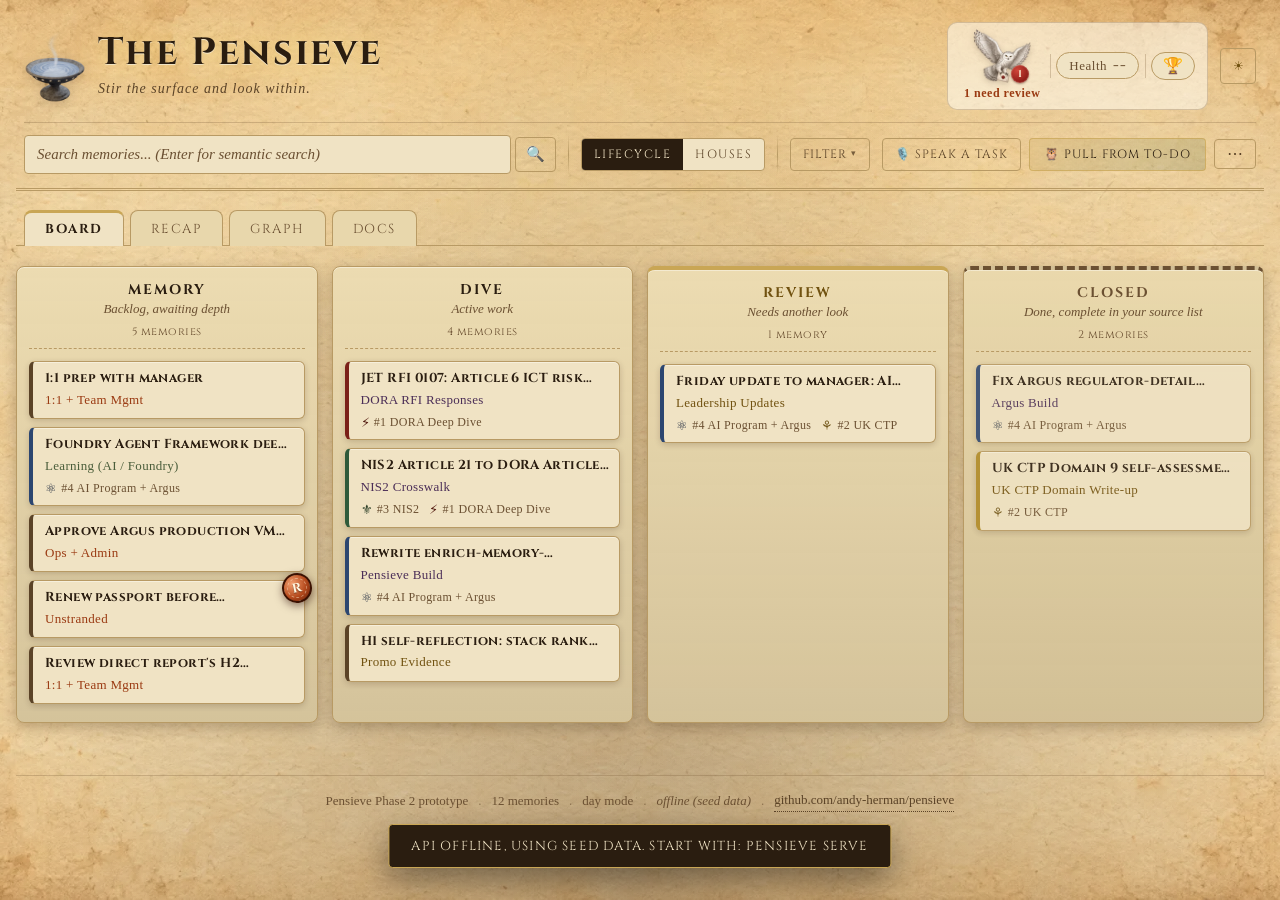
==== commit d9c683c4: "feat(capture): speak a task and Pensieve adds it to your own list Toolbar "Speak a task": Edge's bui" ====
--- a/frontend-proto/index.html
+++ b/frontend-proto/index.html
@@ -114,6 +114,7 @@
 
         <!-- Actions: Hedwig's errand + overflow for the rest -->
         <div class="tb-zone tb-zone--actions">
+          <button id="speak-btn" class="ghost-button speak-btn" title="Say a new task out loud and Pensieve adds it to your list">&#x1F399;&#xFE0F; Speak a task</button>
           <button id="pull-todo-btn" class="ghost-button pull-todo-btn" title="Send Hedwig to fetch new tasks from Microsoft To-Do">&#x1F989; Pull from To-Do</button>
           <div class="cmd-pop" id="more-pop-wrap">
             <button type="button" id="more-pop-btn" class="ghost-button cmd-more-btn"
@@ -284,6 +285,51 @@
     </article>
   </div>
 
+  <div id="capture-modal" class="modal" hidden>
+    <div class="modal-backdrop" data-close="capture"></div>
+    <article class="modal-card capture-modal-card" role="dialog" aria-modal="true" aria-labelledby="capture-title">
+      <button class="modal-close" data-close="capture" aria-label="Close">x</button>
+      <div class="modal-body">
+        <h2 id="capture-title" class="goals-title">Speak a task</h2>
+
+        <div class="capture-listen" id="capture-listen">
+          <button type="button" class="capture-mic" id="capture-mic" aria-pressed="false" aria-label="Start listening">
+            <span aria-hidden="true">&#x1F399;&#xFE0F;</span>
+          </button>
+          <p class="capture-hint" id="capture-hint">Click the microphone and say the task, for example "Send the status report to my manager by Friday."</p>
+          <p class="capture-transcript" id="capture-transcript" aria-live="polite"></p>
+          <textarea id="capture-text" class="modal-textarea capture-text" rows="2" placeholder="...or type it here"></textarea>
+          <div class="goals-actions capture-actions">
+            <button type="button" id="capture-understand" class="primary-button">Make it a task</button>
+          </div>
+        </div>
+
+        <form class="capture-draft" id="capture-draft" hidden>
+          <label class="capture-field">Title
+            <input id="cap-title" class="goal-input" maxlength="255" required />
+          </label>
+          <label class="capture-field">Notes
+            <textarea id="cap-notes" class="goal-textarea" rows="2"></textarea>
+          </label>
+          <div class="capture-row">
+            <label class="capture-field">Due
+              <input type="date" id="cap-due" class="goal-input" />
+            </label>
+            <label class="capture-field">List
+              <select id="cap-list" class="ai-select"></select>
+            </label>
+            <label class="capture-check"><input type="checkbox" id="cap-high" /> High importance</label>
+          </div>
+          <p class="capture-where" id="capture-where"></p>
+          <div class="goals-actions capture-actions">
+            <button type="button" id="capture-again" class="ghost-button">Start over</button>
+            <button type="submit" id="capture-add" class="primary-button">Add task</button>
+          </div>
+        </form>
+      </div>
+    </article>
+  </div>
+
   <div id="accounts-modal" class="modal" hidden>
     <div class="modal-backdrop" data-close="accounts"></div>
     <article class="modal-card accounts-modal-card" role="dialog" aria-modal="true" aria-labelledby="accounts-title">
--- a/frontend-proto/pensieve.css
+++ b/frontend-proto/pensieve.css
@@ -1555,6 +1555,49 @@
 
 .goals-modal-card { max-width: 880px; }
 
+/* ---- Voice capture ("Speak a task") ---- */
+.speak-btn { white-space: nowrap; }
+.capture-modal-card { max-width: 620px; }
+.capture-listen { text-align: center; }
+.capture-mic {
+  width: 88px;
+  height: 88px;
+  margin: var(--sp-2) auto var(--sp-3);
+  display: grid;
+  place-items: center;
+  border-radius: 50%;
+  border: 2px solid var(--candle-ink);
+  background: radial-gradient(circle at 40% 35%, var(--parchment-1), var(--parchment-3));
+  font-size: 34px;
+  cursor: pointer;
+  box-shadow: 0 3px 10px var(--shadow-soft);
+  transition: transform var(--t-fast) ease, box-shadow var(--t-med) ease;
+}
+.capture-mic:hover { transform: translateY(-1px); }
+.capture-mic:focus-visible { outline: none; box-shadow: var(--focus-ring); }
+.capture-mic.is-listening {
+  border-color: var(--ember-ink);
+  animation: capture-pulse 1.4s ease-in-out infinite;
+}
+@keyframes capture-pulse {
+  0%, 100% { box-shadow: 0 0 0 0 color-mix(in srgb, var(--ember-ink) 45%, transparent); }
+  50% { box-shadow: 0 0 0 14px color-mix(in srgb, var(--ember-ink) 0%, transparent); }
+}
+.capture-hint { margin: 0 0 var(--sp-2); font-family: var(--font-script); font-style: italic; font-size: 14px; color: var(--ink-soft); }
+.capture-hint.is-error { color: var(--ember-ink); font-style: normal; }
+.capture-transcript { min-height: 1.6em; margin: 0 0 var(--sp-3); font-size: 18px; color: var(--ink); }
+.capture-text { width: 100%; padding: 8px 10px; font-size: 15px; resize: vertical; }
+.capture-draft { display: grid; gap: var(--sp-3); }
+.capture-field { display: grid; gap: 4px; font-family: var(--font-display); font-size: 12px; letter-spacing: 0.5px; color: var(--ink-soft); }
+.capture-field .goal-input, .capture-field .goal-textarea { width: 100%; padding: 6px 8px; font-size: 15px; }
+.capture-row { display: grid; grid-template-columns: 1fr 1.3fr auto; gap: var(--sp-3); align-items: end; }
+.capture-check { display: flex; align-items: center; gap: 6px; font-size: 14px; color: var(--ink); padding-bottom: 6px; }
+.capture-check input { accent-color: var(--candle-ink); }
+.capture-where { margin: 0; font-family: var(--font-script); font-style: italic; font-size: 14px; color: var(--ink-soft); }
+.capture-actions { justify-content: space-between; }
+@media (max-width: 640px) { .capture-row { grid-template-columns: 1fr; } }
+@media (prefers-reduced-motion: reduce) { .capture-mic.is-listening { animation: none; } }
+
 /* ---- Accounts (first-run "Connect your accounts") ---- */
 .accounts-modal-card { max-width: 680px; }
 .accounts-emblem { display: block; width: 64px; height: auto; margin: 0 auto var(--sp-2); filter: drop-shadow(0 3px 6px var(--shadow-soft)); }
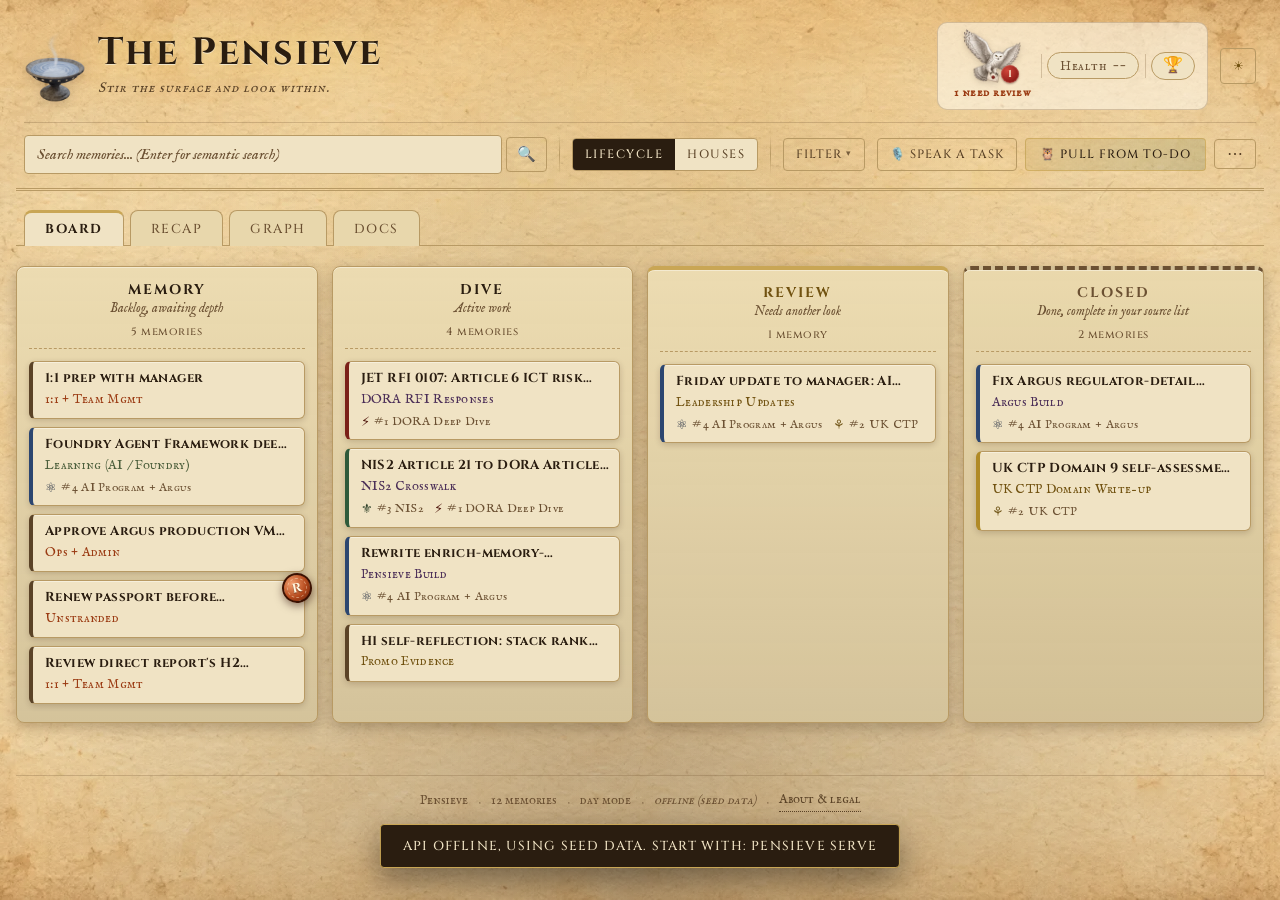
==== commit ea24f9da: "fix(security): per-launch session token, host check, CSP; legal links in the app - The launcher gene" ====
--- a/frontend-proto/index.html
+++ b/frontend-proto/index.html
@@ -4,18 +4,8 @@
   <meta charset="utf-8" />
   <meta name="viewport" content="width=device-width,initial-scale=1" />
   <title>The Pensieve - Today's Memories</title>
-  <script>
-    /* Apply the saved theme before first paint so night/marauder never flash parchment. */
-    try {
-      var savedTheme = localStorage.getItem("pensieve-theme");
-      if (savedTheme === "night" || savedTheme === "marauder") {
-        document.documentElement.setAttribute("data-theme", savedTheme);
-      }
-    } catch (e) { /* storage blocked: stay on day */ }
-  </script>
-  <link rel="preconnect" href="https://fonts.googleapis.com" />
-  <link rel="preconnect" href="https://fonts.gstatic.com" crossorigin />
-  <link href="https://fonts.googleapis.com/css2?family=Cinzel:wght@500;700&family=IM+Fell+English+SC&family=IM+Fell+English:ital@0;1&display=swap" rel="stylesheet" />
+  <script src="theme-init.js"></script>
+  <link rel="stylesheet" href="fonts.css" />
   <link rel="stylesheet" href="pensieve.css" />
 </head>
 <body>
@@ -114,6 +104,7 @@
 
         <!-- Actions: Hedwig's errand + overflow for the rest -->
         <div class="tb-zone tb-zone--actions">
+          <button id="agents-btn" class="ghost-button agents-btn" hidden title="Tasks your agents asked Pensieve to add">&#x2709;&#xFE0F; From your agents <span class="agents-count" id="agents-count">0</span></button>
           <button id="speak-btn" class="ghost-button speak-btn" title="Say a new task out loud and Pensieve adds it to your list">&#x1F399;&#xFE0F; Speak a task</button>
           <button id="pull-todo-btn" class="ghost-button pull-todo-btn" title="Send Hedwig to fetch new tasks from Microsoft To-Do">&#x1F989; Pull from To-Do</button>
           <div class="cmd-pop" id="more-pop-wrap">
@@ -125,6 +116,7 @@
               <button id="open-ai-models" class="ghost-button cmd-menu-item" role="menuitem" title="Choose which GitHub Copilot models Pensieve uses">AI models</button>
               <button id="open-accounts" class="ghost-button cmd-menu-item" role="menuitem" title="Connect Microsoft To Do and GitHub Copilot">Accounts</button>
               <button id="density-toggle" class="ghost-button cmd-menu-item" role="menuitem" aria-pressed="false" title="Switch card density between Comfortable and Compact">Density: Comfortable</button>
+              <a href="legal.html" class="ghost-button cmd-menu-item" role="menuitem" title="Privacy, AI notice, license and third-party notices">About &amp; legal</a>
             </div>
           </div>
         </div>
@@ -281,6 +273,18 @@
           <button id="goals-save" class="primary-button">Save goals</button>
         </div>
         <p class="goals-footnote">Saved to <code>data/connect-goals.json</code>. Used by the AI to align tasks to your goals on the next sync.</p>
+      </div>
+    </article>
+  </div>
+
+  <div id="agents-modal" class="modal" hidden>
+    <div class="modal-backdrop" data-close="agents"></div>
+    <article class="modal-card agents-modal-card" role="dialog" aria-modal="true" aria-labelledby="agents-title">
+      <button class="modal-close" data-close="agents" aria-label="Close">x</button>
+      <div class="modal-body">
+        <h2 id="agents-title" class="goals-title">From your agents</h2>
+        <p class="goals-subtitle">Tasks your agents asked Pensieve to add. Nothing is added until you review it; your answer is written back to their note.</p>
+        <div id="agents-list" class="agents-list"></div>
       </div>
     </article>
   </div>
@@ -338,13 +342,14 @@
         <img class="accounts-emblem" src="assets/emblem.webp" alt="" width="64" height="76" decoding="async" />
         <h2 id="accounts-title" class="goals-title accounts-title">Connect your accounts</h2>
         <p class="goals-subtitle accounts-subtitle">Pensieve runs on this PC. Your tasks and sign-ins stay here; nothing is sent anywhere except your own Microsoft and GitHub accounts.</p>
+        <p class="accounts-legal">Connecting uses your own accounts under Microsoft's and GitHub's terms. Task details go to GitHub Copilot to write summaries, and AI output can be wrong. <a href="legal.html#privacy">Privacy and AI notice</a></p>
 
         <section class="account-card" id="account-microsoft" aria-labelledby="acct-ms-title">
           <div class="account-head">
             <h3 id="acct-ms-title" class="account-title">Microsoft To Do</h3>
             <span class="account-badge" id="acct-ms-badge"></span>
           </div>
-          <p class="account-desc">Reads your To Do lists, the same tasks you see in the new Outlook. Read-only: Pensieve never changes them.</p>
+          <p class="account-desc">Reads your To Do lists, the same tasks you see in the new Outlook. Pensieve never edits, completes or deletes them; it only adds a task you dictate and confirm.</p>
           <div class="account-body" id="acct-ms-body"></div>
         </section>
 
@@ -411,7 +416,7 @@
   <div id="toast" class="toast" role="status" aria-live="polite" hidden></div>
 
   <footer class="footer">
-    <span>Pensieve Phase 2 prototype</span>
+    <span>Pensieve</span>
     <span class="dot">.</span>
     <span id="memory-count">gathering memories</span>
     <span class="dot">.</span>
@@ -419,7 +424,7 @@
     <span class="dot">.</span>
     <span id="api-source-label">connecting...</span>
     <span class="dot">.</span>
-    <a href="https://github.com/andy-herman/pensieve" target="_blank" rel="noopener">github.com/andy-herman/pensieve</a>
+    <a href="legal.html">About &amp; legal</a>
   </footer>
 
   <script src="pensieve.js"></script>
--- a/frontend-proto/fonts.css
+++ b/frontend-proto/fonts.css
@@ -0,0 +1,42 @@
+/* Bundled typefaces (SIL Open Font License 1.1, see assets/fonts/OFL-*.txt).
+   Self-hosted so the app works offline and contacts no font service. */
+@font-face {
+  font-family: 'Cinzel';
+  font-style: normal;
+  font-weight: 500;
+  font-display: swap;
+  src: url('assets/fonts/Cinzel-500.woff2') format('woff2');
+  unicode-range: U+0000-00FF, U+0131, U+0152-0153, U+02BB-02BC, U+02C6, U+02DA, U+02DC, U+0304, U+0308, U+0329, U+2000-206F, U+20AC, U+2122, U+2191, U+2193, U+2212, U+2215, U+FEFF, U+FFFD;
+}
+@font-face {
+  font-family: 'Cinzel';
+  font-style: normal;
+  font-weight: 700;
+  font-display: swap;
+  src: url('assets/fonts/Cinzel-700.woff2') format('woff2');
+  unicode-range: U+0000-00FF, U+0131, U+0152-0153, U+02BB-02BC, U+02C6, U+02DA, U+02DC, U+0304, U+0308, U+0329, U+2000-206F, U+20AC, U+2122, U+2191, U+2193, U+2212, U+2215, U+FEFF, U+FFFD;
+}
+@font-face {
+  font-family: 'IM Fell English';
+  font-style: italic;
+  font-weight: 400;
+  font-display: swap;
+  src: url('assets/fonts/IMFellEnglish-400-italic.woff2') format('woff2');
+  unicode-range: U+0000-00FF, U+0131, U+0152-0153, U+02BB-02BC, U+02C6, U+02DA, U+02DC, U+0304, U+0308, U+0329, U+2000-206F, U+20AC, U+2122, U+2191, U+2193, U+2212, U+2215, U+FEFF, U+FFFD;
+}
+@font-face {
+  font-family: 'IM Fell English';
+  font-style: normal;
+  font-weight: 400;
+  font-display: swap;
+  src: url('assets/fonts/IMFellEnglish-400.woff2') format('woff2');
+  unicode-range: U+0000-00FF, U+0131, U+0152-0153, U+02BB-02BC, U+02C6, U+02DA, U+02DC, U+0304, U+0308, U+0329, U+2000-206F, U+20AC, U+2122, U+2191, U+2193, U+2212, U+2215, U+FEFF, U+FFFD;
+}
+@font-face {
+  font-family: 'IM Fell English SC';
+  font-style: normal;
+  font-weight: 400;
+  font-display: swap;
+  src: url('assets/fonts/IMFellEnglishSC-400.woff2') format('woff2');
+  unicode-range: U+0000-00FF, U+0131, U+0152-0153, U+02BB-02BC, U+02C6, U+02DA, U+02DC, U+0304, U+0308, U+0329, U+2000-206F, U+20AC, U+2122, U+2191, U+2193, U+2212, U+2215, U+FEFF, U+FFFD;
+}
--- a/frontend-proto/pensieve.css
+++ b/frontend-proto/pensieve.css
@@ -32,7 +32,6 @@
   --moss: #4a5d3a;
   --plum: #4b2e57;
   --review: #b54a1d;
-  --review-soft: #d77a4a;
 
   /* The 8-House palette (lane slug -> House) */
   --house-crimson: #7a2018;     /* Gryffindor */
@@ -137,7 +136,6 @@
   --moss: #7ab06a;
   --plum: #b485d6;
   --review: #ff8b4a;
-  --review-soft: #ffa873;
 
   --house-crimson: #e07c63;
   --house-gold: #f5d77b;
@@ -209,7 +207,6 @@
   --moss: #4a4a2a;
   --plum: #3a1f48;
   --review: #7a2e0e;
-  --review-soft: #a4542a;
   --lane-ink-mix: 35%;          /* darker parchment needs darker House text */
 
   --field-bg: rgba(255, 246, 225, 0.4);
@@ -236,7 +233,6 @@
   --graph-stroke: rgba(59, 36, 16, 0.6);
   --confetti-2: #7a3a14;
   --confetti-5: #3b2410;
-  --focus-ring: 0 0 0 2px var(--parchment-1), 0 0 0 4px var(--candle-ink);
 }
 
 /* Lane slug -> House color. Applies to anything carrying data-lane:
@@ -290,6 +286,9 @@
 }
 
 *, *::before, *::after { box-sizing: border-box; }
+
+/* The hidden attribute always wins, even over a component's own display */
+[hidden] { display: none !important; }
 
 html, body { margin: 0; padding: 0; min-height: 100%; }
 
@@ -396,7 +395,7 @@
   transition: opacity 0.8s ease;
 }
 
-/* Twinkle only when the stars are out (it used to run invisibly all day). */
+/* Twinkle only when the stars are out */
 html[data-theme="night"] .starfield { opacity: 0.9; animation: twinkle 6s ease-in-out infinite; }
 
 button, select, input, textarea { font: inherit; color: inherit; }
@@ -483,7 +482,7 @@
   flex: none;
   filter: drop-shadow(0 3px 6px var(--shadow-soft));
 }
-html[data-theme="night"] .brand-emblem { filter: drop-shadow(0 0 10px rgba(170, 200, 255, 0.35)); }
+html[data-theme="night"] :is(.brand-emblem, .accounts-emblem) { filter: drop-shadow(0 0 10px rgba(170, 200, 255, 0.35)); }
 html[data-theme="marauder"] .brand-emblem { filter: sepia(0.85) saturate(0.7) contrast(1.05); opacity: 0.85; }
 
 .title-block { display: flex; flex-direction: column; gap: 4px; }
@@ -672,7 +671,6 @@
   pointer-events: none;
   box-shadow: 0 10px 26px var(--shadow-deep);
 }
-.board-health-tip[hidden] { display: none; }
 .board-health-tip strong { font-family: var(--font-display); font-size: 13px; }
 .board-health-tip ul { margin: 6px 0 0; padding-left: 16px; color: var(--ink-soft); }
 .board-health-tip li { margin: 1px 0; }
@@ -706,7 +704,6 @@
   font-weight: 700;
   text-align: center;
 }
-.achievements-btn-count[hidden] { display: none; }
 .achievements-btn.has-new-unlock {
   border-color: var(--candle);
   animation: candle-pulse 1.2s ease-out 2;
@@ -731,25 +728,8 @@
 .theme-day-icon { color: var(--candle-ink); }
 .theme-night-icon { color: var(--candle); }
 
-/* Hide Garden chrome + review owl on non-board pages */
-html[data-page="recap"] .board-health,
-html[data-page="graph"] .board-health,
-html[data-page="docs"]  .board-health,
-html[data-page="recap"] .achievements-btn,
-html[data-page="graph"] .achievements-btn,
-html[data-page="docs"]  .achievements-btn,
-html[data-page="recap"] .quest-panel,
-html[data-page="graph"] .quest-panel,
-html[data-page="docs"]  .quest-panel,
-html[data-page="recap"] .review-block,
-html[data-page="graph"] .review-block,
-html[data-page="docs"]  .review-block,
-html[data-page="recap"] .status-cluster,
-html[data-page="graph"] .status-cluster,
-html[data-page="docs"]  .status-cluster,
-html[data-page="recap"] .masthead-row--controls,
-html[data-page="graph"] .masthead-row--controls,
-html[data-page="docs"]  .masthead-row--controls { display: none; }
+/* Board-only chrome (status cluster, quests, controls) hides on the other pages */
+html:not([data-page="board"]) :is(.status-cluster, .quest-panel, .masthead-row--controls) { display: none; }
 
 /* ---- Garden: daily quest panel ---- */
 
@@ -763,7 +743,6 @@
   border-radius: var(--radius-md);
   background: var(--tint);
 }
-.quest-panel[hidden] { display: none; }
 .quest-panel-header {
   display: flex;
   align-items: center;
@@ -783,7 +762,6 @@
   font-size: 13px;
   color: var(--ember-ink);
 }
-.quest-panel-streak[hidden] { display: none; }
 .quest-panel-chips { display: flex; flex-wrap: wrap; gap: 6px; }
 .quest-chip {
   display: inline-flex;
@@ -813,7 +791,6 @@
 .quest-chip-progress { font-family: var(--font-script); color: var(--ink-faded); }
 .quest-chip.filter-active { border-color: var(--review); box-shadow: inset 0 0 0 1px var(--review); }
 .quest-panel-allDone { font-family: var(--font-script); color: var(--ok); }
-.quest-panel-allDone[hidden] { display: none; }
 .quest-panel.is-collapsed .quest-panel-chips { display: none; }
 
 /* ----- 5. Toolbar + controls ----- */
@@ -1005,7 +982,6 @@
   letter-spacing: 0;
 }
 html[data-theme="night"] .cmd-pop-badge { color: #1a1206; }
-.cmd-pop-badge[hidden] { display: none; }
 
 .cmd-pop-panel {
   position: absolute;
@@ -1024,7 +1000,6 @@
   border-radius: var(--radius-md);
   box-shadow: 0 14px 34px var(--shadow-deep);
 }
-.cmd-pop-panel[hidden] { display: none; }
 .cmd-pop-heading {
   display: block;
   margin-bottom: var(--sp-2);
@@ -1034,9 +1009,7 @@
   text-transform: uppercase;
   color: var(--ink-faded);
 }
-.cmd-pop-row { flex-direction: row; gap: var(--sp-2); }
-.cmd-pop-section.cmd-pop-row { display: flex; flex-wrap: wrap; }
-.cmd-pop-panel .strand-filter { max-width: 100%; }
+.cmd-pop-row { display: flex; flex-wrap: wrap; gap: var(--sp-2); }
 
 .cmd-menu { min-width: 210px; gap: var(--sp-1); padding: var(--sp-2); }
 .cmd-menu-item {
@@ -1046,9 +1019,9 @@
 }
 .cmd-menu-item:hover { border-color: var(--parchment-dark); }
 
-/* ---- Strand filter pills ---- */
-
-.strand-filter { display: flex; flex-wrap: wrap; gap: 6px; max-width: 520px; }
+/* ---- Strand filter pills (inside the Filter popover) ---- */
+
+.strand-filter { display: flex; flex-wrap: wrap; gap: 6px; }
 
 .strand-pill {
   padding: 3px 11px;
@@ -1098,7 +1071,6 @@
   border-top: 3px solid var(--candle);
   padding-top: 6px;
 }
-.page-tab:focus-visible { box-shadow: var(--focus-ring); }
 
 /* Page visibility driven by <html data-page> */
 #recap-page, #graph-page, #docs-page { display: none; }
@@ -1275,7 +1247,7 @@
 
 .card {
   position: relative;
-  padding: 10px 14px 10px 14px;
+  padding: 10px 14px;
   background: var(--parchment-1);
   border: 1px solid var(--parchment-dark);
   border-left: 4px solid var(--goal-color, var(--ink-soft));
@@ -1300,6 +1272,7 @@
   transform: translateY(-2px);
   box-shadow: 0 1px 0 var(--highlight) inset, 0 6px 16px var(--shadow-med);
 }
+.card:focus-visible { box-shadow: var(--focus-ring), 0 2px 6px var(--shadow-soft); }  /* beats its own shadow */
 .card:active { cursor: grabbing; }
 .card.dragging { opacity: 0.5; transform: rotate(-1deg) scale(0.98); }
 .card.is-overdue {
@@ -1524,7 +1497,6 @@
   justify-content: center;
   padding: 24px;
 }
-.modal[hidden] { display: none; }
 
 .modal-backdrop {
   position: absolute;
@@ -1554,6 +1526,36 @@
 }
 
 .goals-modal-card { max-width: 880px; }
+
+/* ---- From your agents (vault bridge requests) ---- */
+.agents-btn { white-space: nowrap; }
+.agents-count {
+  display: inline-grid;
+  place-items: center;
+  min-width: 18px;
+  height: 18px;
+  margin-left: 4px;
+  padding: 0 5px;
+  border-radius: 999px;
+  font-size: 11px;
+  font-weight: 700;
+  color: #fbeed2;
+  background: radial-gradient(circle at 35% 30%, #d0463a, #8e1c17 70%);
+}
+.agents-modal-card { max-width: 640px; }
+.agents-list { display: grid; gap: var(--sp-3); }
+.agent-req {
+  padding: var(--sp-3) var(--sp-4);
+  border: 1px solid var(--line-soft);
+  border-radius: var(--radius-md);
+  background: color-mix(in srgb, var(--parchment-1) 45%, transparent);
+}
+.agent-req-head { display: flex; justify-content: space-between; font-family: var(--font-script); font-size: 13px; color: var(--ink-faded); }
+.agent-req-from { font-family: var(--font-display); letter-spacing: 0.5px; color: var(--candle-ink); }
+.agent-req-title { margin: var(--sp-1) 0; font-family: var(--font-display); font-size: 15px; color: var(--ink); }
+.agent-req-meta { margin: 0 0 var(--sp-2); font-size: 13px; color: var(--ink-soft); }
+.agent-req-notes { margin: 0 0 var(--sp-2); font-size: 14px; color: var(--ink); white-space: pre-line; }
+.agent-req-actions { display: flex; justify-content: flex-end; gap: var(--sp-2); }
 
 /* ---- Voice capture ("Speak a task") ---- */
 .speak-btn { white-space: nowrap; }
@@ -1574,14 +1576,10 @@
   transition: transform var(--t-fast) ease, box-shadow var(--t-med) ease;
 }
 .capture-mic:hover { transform: translateY(-1px); }
-.capture-mic:focus-visible { outline: none; box-shadow: var(--focus-ring); }
+.capture-mic:focus-visible { box-shadow: var(--focus-ring); }  /* beats its own drop shadow */
 .capture-mic.is-listening {
   border-color: var(--ember-ink);
   animation: capture-pulse 1.4s ease-in-out infinite;
-}
-@keyframes capture-pulse {
-  0%, 100% { box-shadow: 0 0 0 0 color-mix(in srgb, var(--ember-ink) 45%, transparent); }
-  50% { box-shadow: 0 0 0 14px color-mix(in srgb, var(--ember-ink) 0%, transparent); }
 }
 .capture-hint { margin: 0 0 var(--sp-2); font-family: var(--font-script); font-style: italic; font-size: 14px; color: var(--ink-soft); }
 .capture-hint.is-error { color: var(--ember-ink); font-style: normal; }
@@ -1595,13 +1593,10 @@
 .capture-check input { accent-color: var(--candle-ink); }
 .capture-where { margin: 0; font-family: var(--font-script); font-style: italic; font-size: 14px; color: var(--ink-soft); }
 .capture-actions { justify-content: space-between; }
-@media (max-width: 640px) { .capture-row { grid-template-columns: 1fr; } }
-@media (prefers-reduced-motion: reduce) { .capture-mic.is-listening { animation: none; } }
 
 /* ---- Accounts (first-run "Connect your accounts") ---- */
 .accounts-modal-card { max-width: 680px; }
 .accounts-emblem { display: block; width: 64px; height: auto; margin: 0 auto var(--sp-2); filter: drop-shadow(0 3px 6px var(--shadow-soft)); }
-html[data-theme="night"] .accounts-emblem { filter: drop-shadow(0 0 10px rgba(170, 200, 255, 0.35)); }
 .accounts-title, .accounts-subtitle { text-align: center; }
 .account-card {
   margin: var(--sp-4) 0 0;
@@ -1625,7 +1620,7 @@
 .account-body .primary-button, .account-body .ghost-button { margin-right: var(--sp-2); }
 .account-ok, .account-error, .account-wait, .account-hint { margin: 0 0 var(--sp-2); font-size: 14px; }
 .account-ok { color: var(--ink); }
-.account-error { color: var(--ember-ink, var(--ember)); }
+.account-error { color: var(--ember-ink); }
 .account-wait { font-family: var(--font-script); font-style: italic; color: var(--ink-faded); }
 .account-hint { font-size: 12px; color: var(--ink-faded); }
 .device-code-step { margin: 0 0 var(--sp-2); font-size: 13px; color: var(--ink-soft); }
@@ -1635,7 +1630,7 @@
   border: 1px dashed var(--candle-ink);
   border-radius: var(--radius-sm);
   background: var(--field-bg);
-  font-family: var(--font-mono, monospace);
+  font-family: var(--font-mono);
   font-size: 22px;
   letter-spacing: 3px;
   color: var(--ink);
@@ -1650,7 +1645,7 @@
   text-decoration: underline;
   cursor: pointer;
 }
-.link-button:focus-visible { outline: none; box-shadow: var(--focus-ring); border-radius: 2px; }
+.link-button:focus-visible { border-radius: 2px; }
 .account-source {
   margin: var(--sp-4) 0 0;
   padding: var(--sp-2) var(--sp-4) var(--sp-3);
@@ -1695,10 +1690,6 @@
   font-size: 14px;
   color: var(--ink-soft);
 }
-@media (max-width: 640px) {
-  .ai-row { grid-template-columns: 1fr auto; }
-  .ai-row-label { grid-column: 1 / -1; }
-}
 
 .modal-close {
   position: absolute;
@@ -1718,14 +1709,6 @@
   cursor: pointer;
 }
 .modal-close:hover { color: var(--ember-ink); background: var(--tint); }
-
-.modal-title {
-  margin: 0 0 6px 0;
-  font-family: var(--font-display);
-  font-size: 22px;
-  letter-spacing: 1.5px;
-  color: var(--ink);
-}
 
 .modal-title-edit {
   width: 100%;
@@ -1832,11 +1815,16 @@
 .goal-input::placeholder,
 .goal-textarea::placeholder,
 .modal-title-edit::placeholder,
+.recap-field input::placeholder,
+.recap-revise-input::placeholder,
 .docs-editor::placeholder {
   color: var(--ink-faded);
   font-style: italic;
   opacity: 1;
 }
+
+.inline-select option,
+.recap-field select option { background: var(--parchment-1); color: var(--ink); }
 
 .inline-select {
   min-width: 160px;
@@ -1846,7 +1834,6 @@
   text-transform: none;
   letter-spacing: normal;
 }
-.inline-select option { background: var(--parchment-1); color: var(--ink); }
 
 /* "Needs review" line under the toggle row in the card modal */
 .review-status-line {
@@ -1867,8 +1854,6 @@
 }
 .review-status-label { flex: 0 0 auto; }
 
-.review-pill { display: none; }  /* legacy class */
-
 .modal-section { margin-top: 14px; }
 
 .modal-label {
@@ -1878,13 +1863,6 @@
   letter-spacing: 1.5px;
   text-transform: uppercase;
   color: var(--ink-faded);
-}
-
-.modal-value {
-  font-family: var(--font-body);
-  font-size: 15px;
-  line-height: var(--lh-normal);
-  color: var(--ink);
 }
 
 .modal-textarea {
@@ -2282,8 +2260,6 @@
   padding: 6px 10px;
   font-size: 15px;
 }
-.recap-field select option { background: var(--parchment-1); color: var(--ink); }
-.recap-field input::placeholder { color: var(--ink-faded); font-style: italic; }
 .recap-status { font-family: var(--font-body); font-style: italic; font-size: 14px; color: var(--ink-faded); }
 
 .recap-output { display: flex; flex-direction: column; gap: var(--sp-5); }
@@ -2370,7 +2346,7 @@
   transition: color var(--t-fast) ease;
 }
 .recap-sources summary:hover { color: var(--ink); }
-.recap-sources summary:focus-visible { box-shadow: var(--focus-ring); border-radius: 2px; }
+.recap-sources summary:focus-visible { border-radius: 2px; }
 .recap-sources ul { margin: var(--sp-2) 0 0; padding-left: var(--sp-5); font-size: 14px; line-height: var(--lh-normal); color: var(--ink-soft); }
 .recap-sources li { margin: var(--sp-1) 0; }
 
@@ -2381,7 +2357,6 @@
   border: 1px solid var(--parchment-dark);
   border-radius: var(--radius-md);
 }
-.recap-history[hidden] { display: none; }
 .recap-history-list { display: flex; flex-direction: column; gap: var(--sp-1); }
 .recap-history-item {
   display: flex;
@@ -2410,14 +2385,12 @@
   padding-top: var(--sp-3);
   border-top: 1px dashed var(--parchment-dark);
 }
-.recap-revise[hidden] { display: none; }
 .recap-revise-input {
   width: 100%;
   padding: var(--sp-2) var(--sp-3);
   font-size: 15px;
   resize: vertical;
 }
-.recap-revise-input::placeholder { color: var(--ink-faded); font-style: italic; }
 .recap-revise-send { align-self: flex-start; }
 
 /* ----- 14. Constellation graph page ----- */
@@ -2552,7 +2525,6 @@
   text-align: center;
   color: var(--ink-faded);
 }
-.graph-empty[hidden] { display: none; }
 
 /* ----- 15. Documents page ----- */
 
@@ -2629,7 +2601,6 @@
   line-height: var(--lh-normal);
   resize: vertical;
 }
-.docs-editor[hidden], .docs-view[hidden] { display: none; }
 .docs-empty { padding: var(--sp-6); font-family: var(--font-body); font-style: italic; text-align: center; color: var(--ink-faded); }
 
 /* Minimal markdown rendering */
@@ -2649,8 +2620,8 @@
 /* ----- 16. The golden Snitch ----- */
 
 /* The Snitch rests off-screen and flits across now and then: pensieve.js
-   adds .is-flying for one 28s pass (see initAmbientMotion). Wing flaps are
-   SVG animations the compositor cannot take over, so they only run in flight. */
+   adds .is-flying for one 28s pass (see initAmbientMotion), and it only
+   flutters while in flight. */
 .snitch {
   position: fixed;
   top: 20%;
@@ -2690,7 +2661,6 @@
   transition: opacity 0.3s ease, transform 0.3s ease;
 }
 .toast.show { opacity: 1; transform: translateX(-50%) translateY(0); }
-.toast[hidden] { display: none; }
 
 /* ----- 18. Footer ----- */
 
@@ -2716,7 +2686,6 @@
 /* ----- 19. Marauder's Map overrides ----- */
 
 html[data-theme="marauder"] .title { font-family: var(--font-script); letter-spacing: 1px; }
-html[data-theme="marauder"] .card { border-style: solid; }
 html[data-theme="marauder"] .column-header { border-bottom-style: dotted; }
 html[data-theme="marauder"] .masthead { border-bottom-style: dotted; border-bottom-width: 2px; }
 
@@ -2769,6 +2738,11 @@
 @keyframes vial-chevron-pulse {
   0%, 100% { opacity: 0; }
   50%      { opacity: 1; }
+}
+
+@keyframes capture-pulse {
+  0%, 100% { box-shadow: 0 0 0 0 color-mix(in srgb, var(--ember-ink) 45%, transparent); }
+  50%      { box-shadow: 0 0 0 14px color-mix(in srgb, var(--ember-ink) 0%, transparent); }
 }
 
 @keyframes modal-fade {
@@ -2849,7 +2823,6 @@
 @media (max-width: 680px) {
   .board { grid-template-columns: 1fr; }
   .masthead { padding: 16px 4px 12px; }
-  .strand-filter { max-width: 100%; }
   .modal { padding: var(--sp-4); }
   .modal-card { padding: var(--sp-5) var(--sp-4); }
   .recap-page, .graph-page, .docs-page { padding-inline: var(--sp-3); }
@@ -2859,6 +2832,12 @@
   .recap-field input { min-width: 0; width: 100%; }
   .graph-legend { margin-left: 0; }
   .page-tab { padding-inline: 10px; font-size: 12px; }
+}
+
+@media (max-width: 640px) {
+  .capture-row { grid-template-columns: 1fr; }
+  .ai-row { grid-template-columns: 1fr auto; }
+  .ai-row-label { grid-column: 1 / -1; }
 }
 
 /* ----- 22. Reduced motion: tone down animation for sensitive users ----- */
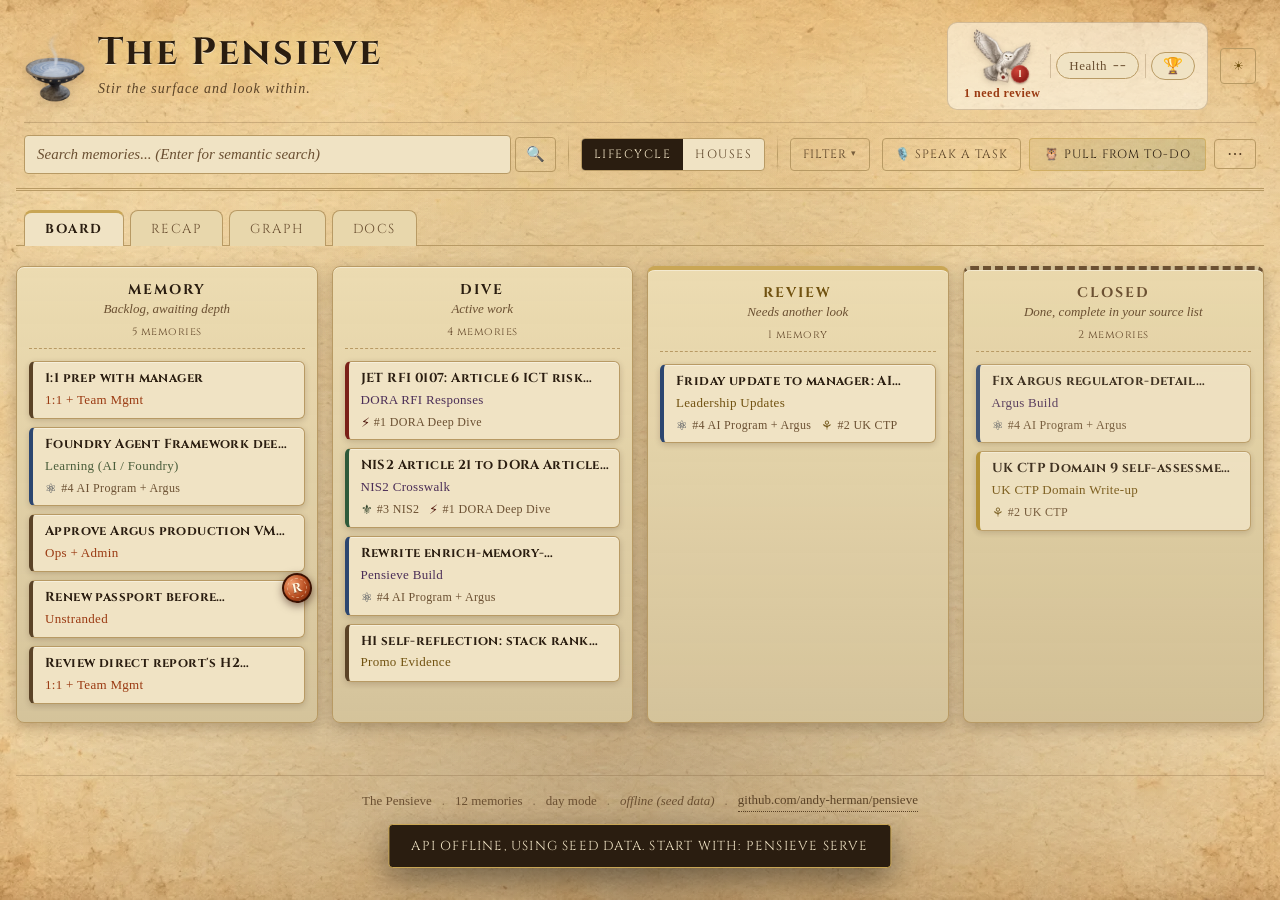
==== commit 16891997: "fix(a11y): correct stale ARIA and markup leftovers - The card dialog pointed aria-labelledby at a "m" ====
--- a/frontend-proto/index.html
+++ b/frontend-proto/index.html
@@ -4,8 +4,18 @@
   <meta charset="utf-8" />
   <meta name="viewport" content="width=device-width,initial-scale=1" />
   <title>The Pensieve - Today's Memories</title>
-  <script src="theme-init.js"></script>
-  <link rel="stylesheet" href="fonts.css" />
+  <script>
+    /* Apply the saved theme before first paint so night/marauder never flash parchment. */
+    try {
+      var savedTheme = localStorage.getItem("pensieve-theme");
+      if (savedTheme === "night" || savedTheme === "marauder") {
+        document.documentElement.setAttribute("data-theme", savedTheme);
+      }
+    } catch (e) { /* storage blocked: stay on day */ }
+  </script>
+  <link rel="preconnect" href="https://fonts.googleapis.com" />
+  <link rel="preconnect" href="https://fonts.gstatic.com" crossorigin />
+  <link href="https://fonts.googleapis.com/css2?family=Cinzel:wght@500;700&family=IM+Fell+English+SC&family=IM+Fell+English:ital@0;1&display=swap" rel="stylesheet" />
   <link rel="stylesheet" href="pensieve.css" />
 </head>
 <body>
@@ -13,7 +23,7 @@
   <div class="starfield" aria-hidden="true"></div>
   <div id="footprint-layer" class="footprint-layer" aria-hidden="true"></div>
 
-  <header class="masthead masthead--tiered">
+  <header class="masthead">
     <!-- Row 1: identity (left) + status cluster and theme toggle (right) -->
     <div class="masthead-row masthead-row--identity">
       <div class="brand">
@@ -51,7 +61,7 @@
         </div>
 
         <button id="theme-toggle" class="ghost-button theme-toggle" type="button"
-                title="Toggle day / night" aria-label="Switch to night mode">
+                title="Switch to night mode" aria-label="Switch to night mode">
           <span class="theme-day-icon" aria-hidden="true">&#9728;</span>
           <span class="theme-night-icon" aria-hidden="true">&#9789;</span>
         </button>
@@ -102,7 +112,7 @@
           </div>
         </div>
 
-        <!-- Actions: Hedwig's errand + overflow for the rest -->
+        <!-- Actions: agent requests (shown when any wait), Speak a task, Pull from To-Do, and the More menu -->
         <div class="tb-zone tb-zone--actions">
           <button id="agents-btn" class="ghost-button agents-btn" hidden title="Tasks your agents asked Pensieve to add">&#x2709;&#xFE0F; From your agents <span class="agents-count" id="agents-count">0</span></button>
           <button id="speak-btn" class="ghost-button speak-btn" title="Say a new task out loud and Pensieve adds it to your list">&#x1F399;&#xFE0F; Speak a task</button>
@@ -115,8 +125,7 @@
               <button id="open-goals" class="ghost-button cmd-menu-item" role="menuitem" title="Add or edit your Connect Houses">Set goals</button>
               <button id="open-ai-models" class="ghost-button cmd-menu-item" role="menuitem" title="Choose which GitHub Copilot models Pensieve uses">AI models</button>
               <button id="open-accounts" class="ghost-button cmd-menu-item" role="menuitem" title="Connect Microsoft To Do and GitHub Copilot">Accounts</button>
-              <button id="density-toggle" class="ghost-button cmd-menu-item" role="menuitem" aria-pressed="false" title="Switch card density between Comfortable and Compact">Density: Comfortable</button>
-              <a href="legal.html" class="ghost-button cmd-menu-item" role="menuitem" title="Privacy, AI notice, license and third-party notices">About &amp; legal</a>
+              <button id="density-toggle" class="ghost-button cmd-menu-item" role="menuitem" title="Switch card density between Compact and Comfortable">Density: Compact</button>
             </div>
           </div>
         </div>
@@ -224,7 +233,7 @@
 
   <div id="card-modal" class="modal" hidden>
     <div class="modal-backdrop" data-close="1"></div>
-    <article class="modal-card" role="dialog" aria-modal="true" aria-labelledby="modal-title">
+    <article class="modal-card" role="dialog" aria-modal="true" aria-label="Edit memory">
       <button class="modal-close" data-close="1" aria-label="Close">x</button>
       <div class="modal-body" id="modal-body"></div>
     </article>
@@ -242,7 +251,7 @@
           placeholder="e.g. Shifted policy from X to Y after Bob's review. Unblocks Q3 approvals."></textarea>
         <div class="vial-actions">
           <button id="vial-skip" class="ghost-button" type="button" title="Dismiss without capturing">Skip</button>
-          <button id="vial-cancel" class="ghost-button" type="button" data-close="vial">Cancel</button>
+          <button class="ghost-button" type="button" data-close="vial">Cancel</button>
           <button id="vial-save" class="primary-button" type="button">Save Vial</button>
         </div>
         <p class="vial-footnote">Vials are durable promo evidence. They outlive the source task.</p>
@@ -342,18 +351,17 @@
         <img class="accounts-emblem" src="assets/emblem.webp" alt="" width="64" height="76" decoding="async" />
         <h2 id="accounts-title" class="goals-title accounts-title">Connect your accounts</h2>
         <p class="goals-subtitle accounts-subtitle">Pensieve runs on this PC. Your tasks and sign-ins stay here; nothing is sent anywhere except your own Microsoft and GitHub accounts.</p>
-        <p class="accounts-legal">Connecting uses your own accounts under Microsoft's and GitHub's terms. Task details go to GitHub Copilot to write summaries, and AI output can be wrong. <a href="legal.html#privacy">Privacy and AI notice</a></p>
-
-        <section class="account-card" id="account-microsoft" aria-labelledby="acct-ms-title">
+
+        <section class="account-card" aria-labelledby="acct-ms-title">
           <div class="account-head">
             <h3 id="acct-ms-title" class="account-title">Microsoft To Do</h3>
             <span class="account-badge" id="acct-ms-badge"></span>
           </div>
-          <p class="account-desc">Reads your To Do lists, the same tasks you see in the new Outlook. Pensieve never edits, completes or deletes them; it only adds a task you dictate and confirm.</p>
+          <p class="account-desc">Reads your To Do lists, the same tasks you see in the new Outlook. Read-only: Pensieve never changes them.</p>
           <div class="account-body" id="acct-ms-body"></div>
         </section>
 
-        <section class="account-card" id="account-github" aria-labelledby="acct-gh-title">
+        <section class="account-card" aria-labelledby="acct-gh-title">
           <div class="account-head">
             <h3 id="acct-gh-title" class="account-title">GitHub Copilot</h3>
             <span class="account-badge" id="acct-gh-badge"></span>
@@ -416,7 +424,7 @@
   <div id="toast" class="toast" role="status" aria-live="polite" hidden></div>
 
   <footer class="footer">
-    <span>Pensieve</span>
+    <span>The Pensieve</span>
     <span class="dot">.</span>
     <span id="memory-count">gathering memories</span>
     <span class="dot">.</span>
@@ -424,7 +432,7 @@
     <span class="dot">.</span>
     <span id="api-source-label">connecting...</span>
     <span class="dot">.</span>
-    <a href="legal.html">About &amp; legal</a>
+    <a href="https://github.com/andy-herman/pensieve" target="_blank" rel="noopener">github.com/andy-herman/pensieve</a>
   </footer>
 
   <script src="pensieve.js"></script>
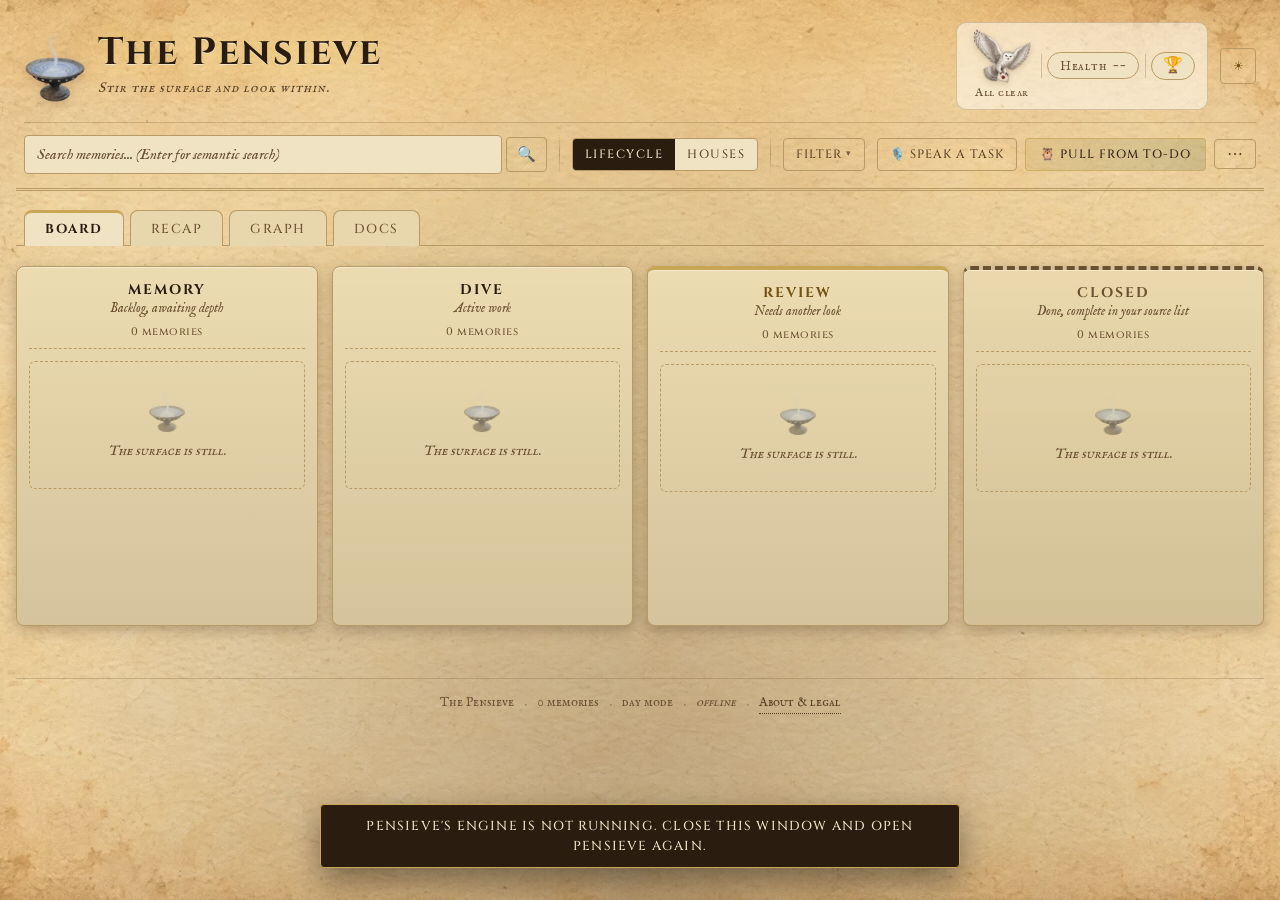
==== commit 708862b7: "merge: frontend cleanup pass, plus dashboard quick wins Merges the frontend cleanup branch (one API " ====
--- a/frontend-proto/index.html
+++ b/frontend-proto/index.html
@@ -4,18 +4,8 @@
   <meta charset="utf-8" />
   <meta name="viewport" content="width=device-width,initial-scale=1" />
   <title>The Pensieve - Today's Memories</title>
-  <script>
-    /* Apply the saved theme before first paint so night/marauder never flash parchment. */
-    try {
-      var savedTheme = localStorage.getItem("pensieve-theme");
-      if (savedTheme === "night" || savedTheme === "marauder") {
-        document.documentElement.setAttribute("data-theme", savedTheme);
-      }
-    } catch (e) { /* storage blocked: stay on day */ }
-  </script>
-  <link rel="preconnect" href="https://fonts.googleapis.com" />
-  <link rel="preconnect" href="https://fonts.gstatic.com" crossorigin />
-  <link href="https://fonts.googleapis.com/css2?family=Cinzel:wght@500;700&family=IM+Fell+English+SC&family=IM+Fell+English:ital@0;1&display=swap" rel="stylesheet" />
+  <script src="theme-init.js"></script>
+  <link rel="stylesheet" href="fonts.css" />
   <link rel="stylesheet" href="pensieve.css" />
 </head>
 <body>
@@ -126,6 +116,7 @@
               <button id="open-ai-models" class="ghost-button cmd-menu-item" role="menuitem" title="Choose which GitHub Copilot models Pensieve uses">AI models</button>
               <button id="open-accounts" class="ghost-button cmd-menu-item" role="menuitem" title="Connect Microsoft To Do and GitHub Copilot">Accounts</button>
               <button id="density-toggle" class="ghost-button cmd-menu-item" role="menuitem" title="Switch card density between Compact and Comfortable">Density: Compact</button>
+              <a href="legal.html" class="ghost-button cmd-menu-item" role="menuitem" title="Privacy, AI notice, license and third-party notices">About &amp; legal</a>
             </div>
           </div>
         </div>
@@ -351,13 +342,14 @@
         <img class="accounts-emblem" src="assets/emblem.webp" alt="" width="64" height="76" decoding="async" />
         <h2 id="accounts-title" class="goals-title accounts-title">Connect your accounts</h2>
         <p class="goals-subtitle accounts-subtitle">Pensieve runs on this PC. Your tasks and sign-ins stay here; nothing is sent anywhere except your own Microsoft and GitHub accounts.</p>
+        <p class="accounts-legal">Connecting uses your own accounts under Microsoft's and GitHub's terms. Task details go to GitHub Copilot to write summaries, and AI output can be wrong. <a href="legal.html#privacy">Privacy and AI notice</a></p>
 
         <section class="account-card" aria-labelledby="acct-ms-title">
           <div class="account-head">
             <h3 id="acct-ms-title" class="account-title">Microsoft To Do</h3>
             <span class="account-badge" id="acct-ms-badge"></span>
           </div>
-          <p class="account-desc">Reads your To Do lists, the same tasks you see in the new Outlook. Read-only: Pensieve never changes them.</p>
+          <p class="account-desc">Reads your To Do lists, the same tasks you see in the new Outlook. Pensieve never edits, completes or deletes them; it only adds a task you dictate and confirm.</p>
           <div class="account-body" id="acct-ms-body"></div>
         </section>
 
@@ -432,7 +424,7 @@
     <span class="dot">.</span>
     <span id="api-source-label">connecting...</span>
     <span class="dot">.</span>
-    <a href="https://github.com/andy-herman/pensieve" target="_blank" rel="noopener">github.com/andy-herman/pensieve</a>
+    <a href="legal.html">About &amp; legal</a>
   </footer>
 
   <script src="pensieve.js"></script>
--- a/frontend-proto/fonts.css
+++ b/frontend-proto/fonts.css
@@ -0,0 +1,42 @@
+/* Bundled typefaces (SIL Open Font License 1.1, see assets/fonts/OFL-*.txt).
+   Self-hosted so the app works offline and contacts no font service. */
+@font-face {
+  font-family: 'Cinzel';
+  font-style: normal;
+  font-weight: 500;
+  font-display: swap;
+  src: url('assets/fonts/Cinzel-500.woff2') format('woff2');
+  unicode-range: U+0000-00FF, U+0131, U+0152-0153, U+02BB-02BC, U+02C6, U+02DA, U+02DC, U+0304, U+0308, U+0329, U+2000-206F, U+20AC, U+2122, U+2191, U+2193, U+2212, U+2215, U+FEFF, U+FFFD;
+}
+@font-face {
+  font-family: 'Cinzel';
+  font-style: normal;
+  font-weight: 700;
+  font-display: swap;
+  src: url('assets/fonts/Cinzel-700.woff2') format('woff2');
+  unicode-range: U+0000-00FF, U+0131, U+0152-0153, U+02BB-02BC, U+02C6, U+02DA, U+02DC, U+0304, U+0308, U+0329, U+2000-206F, U+20AC, U+2122, U+2191, U+2193, U+2212, U+2215, U+FEFF, U+FFFD;
+}
+@font-face {
+  font-family: 'IM Fell English';
+  font-style: italic;
+  font-weight: 400;
+  font-display: swap;
+  src: url('assets/fonts/IMFellEnglish-400-italic.woff2') format('woff2');
+  unicode-range: U+0000-00FF, U+0131, U+0152-0153, U+02BB-02BC, U+02C6, U+02DA, U+02DC, U+0304, U+0308, U+0329, U+2000-206F, U+20AC, U+2122, U+2191, U+2193, U+2212, U+2215, U+FEFF, U+FFFD;
+}
+@font-face {
+  font-family: 'IM Fell English';
+  font-style: normal;
+  font-weight: 400;
+  font-display: swap;
+  src: url('assets/fonts/IMFellEnglish-400.woff2') format('woff2');
+  unicode-range: U+0000-00FF, U+0131, U+0152-0153, U+02BB-02BC, U+02C6, U+02DA, U+02DC, U+0304, U+0308, U+0329, U+2000-206F, U+20AC, U+2122, U+2191, U+2193, U+2212, U+2215, U+FEFF, U+FFFD;
+}
+@font-face {
+  font-family: 'IM Fell English SC';
+  font-style: normal;
+  font-weight: 400;
+  font-display: swap;
+  src: url('assets/fonts/IMFellEnglishSC-400.woff2') format('woff2');
+  unicode-range: U+0000-00FF, U+0131, U+0152-0153, U+02BB-02BC, U+02C6, U+02DA, U+02DC, U+0304, U+0308, U+0329, U+2000-206F, U+20AC, U+2122, U+2191, U+2193, U+2212, U+2215, U+FEFF, U+FFFD;
+}
--- a/frontend-proto/pensieve.css
+++ b/frontend-proto/pensieve.css
@@ -1598,6 +1598,8 @@
 .accounts-modal-card { max-width: 680px; }
 .accounts-emblem { display: block; width: 64px; height: auto; margin: 0 auto var(--sp-2); filter: drop-shadow(0 3px 6px var(--shadow-soft)); }
 .accounts-title, .accounts-subtitle { text-align: center; }
+.accounts-legal { margin: var(--sp-2) 0 0; text-align: center; font-size: 13px; color: var(--ink-soft); }
+.accounts-legal a { color: inherit; }
 .account-card {
   margin: var(--sp-4) 0 0;
   padding: var(--sp-3) var(--sp-4);
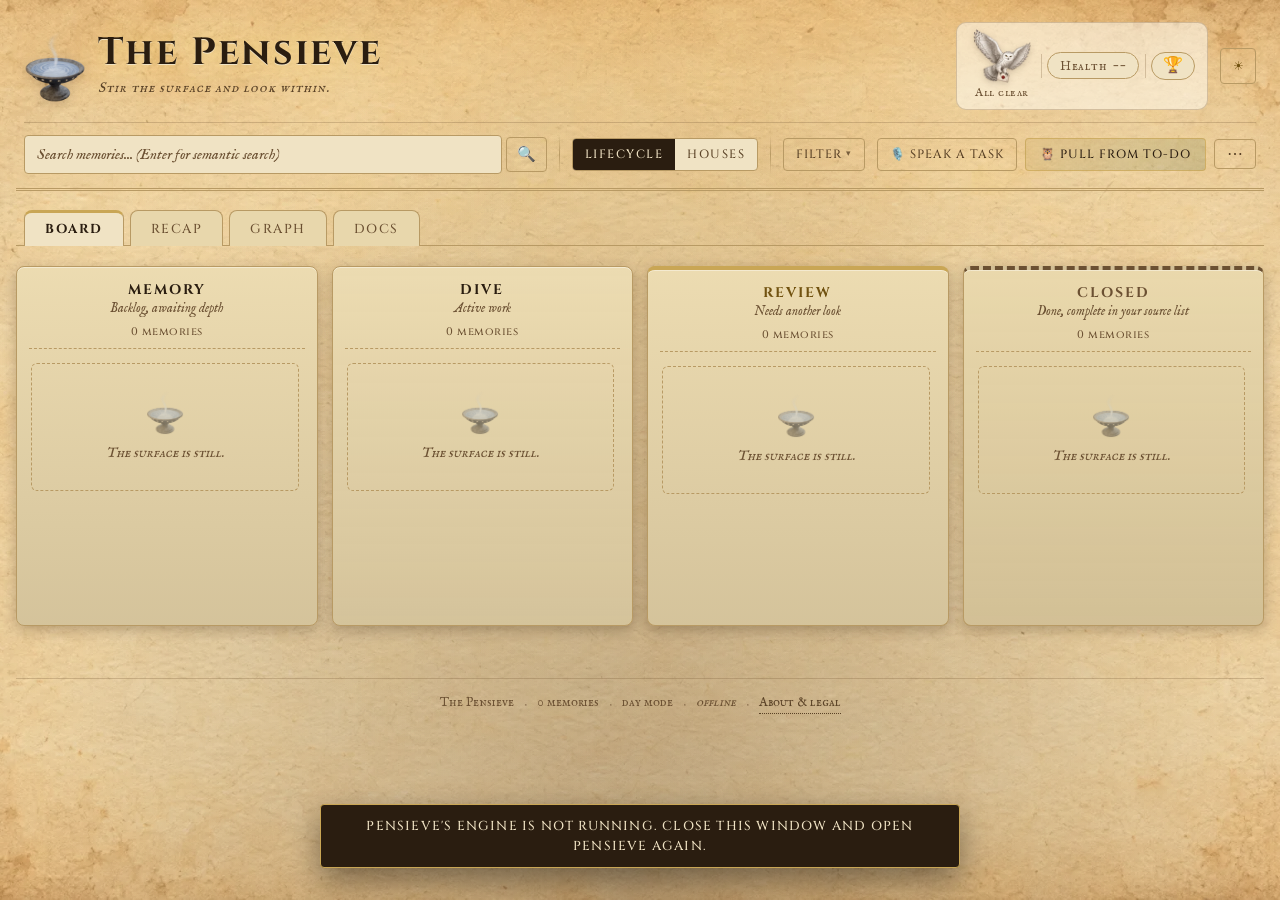
==== commit 6312f9aa: "feat(ui,ai): add per-column scrolling, Copilot account fallback, and no-cache static headers Co-auth" ====
--- a/frontend-proto/index.html
+++ b/frontend-proto/index.html
@@ -6,7 +6,7 @@
   <title>The Pensieve - Today's Memories</title>
   <script src="theme-init.js"></script>
   <link rel="stylesheet" href="fonts.css" />
-  <link rel="stylesheet" href="pensieve.css" />
+  <link rel="stylesheet" href="pensieve.css?v=copilot2" />
 </head>
 <body>
 
@@ -427,6 +427,6 @@
     <a href="legal.html">About &amp; legal</a>
   </footer>
 
-  <script src="pensieve.js"></script>
+  <script src="pensieve.js?v=copilot2"></script>
 </body>
 </html>
--- a/frontend-proto/pensieve.css
+++ b/frontend-proto/pensieve.css
@@ -253,8 +253,8 @@
 
 /* ----- 2. Base + atmosphere ----- */
 
-/* Metric-matched local fallbacks for the Google webfonts. Until Cinzel and
-   IM Fell arrive (font-display: swap), text renders in Georgia scaled to the
+/* Metric-matched local fallbacks for the bundled webfonts (fonts.css). Until
+   Cinzel and IM Fell load (font-display: swap), text renders in Georgia scaled to the
    webfont's average glyph width, so the swap barely moves anything (card
    titles keep their line breaks and clamps). Ratios were measured against
    Georgia in Edge on two sample texts: plain Georgia is 8-20% off for Cinzel
@@ -951,6 +951,24 @@
   box-shadow: 0 0 18px rgba(160, 110, 220, 0.6);
 }
 
+/* Work in Copilot: golden-azure handoff button */
+.copilot-btn {
+  background: linear-gradient(140deg, rgba(44, 70, 112, 0.25), rgba(201, 166, 85, 0.22));
+  border-color: color-mix(in srgb, var(--candle) 70%, transparent);
+  color: var(--ink);
+}
+.copilot-btn:hover {
+  background: linear-gradient(140deg, rgba(44, 70, 112, 0.4), rgba(201, 166, 85, 0.36));
+  box-shadow: 0 0 14px var(--glow);
+  transform: translateY(-1px);
+  color: var(--ink);
+}
+.copilot-btn:disabled { opacity: 0.8; cursor: progress; }
+.copilot-btn.is-regenerating {
+  animation: regen-shimmer 1.3s ease-in-out infinite;
+  box-shadow: 0 0 18px var(--glow);
+}
+
 /* ---- Popover / overflow menu shell (Filter + More) ---- */
 
 .cmd-pop { position: relative; display: inline-flex; }
@@ -1099,6 +1117,7 @@
   display: flex;
   flex-direction: column;
   min-height: 360px;
+  max-height: clamp(440px, calc(100vh - 270px), 860px);
   padding: 14px 12px 18px;
   background: linear-gradient(180deg, var(--sheen), var(--shade)), var(--parchment-2);
   border: 1px solid var(--parchment-dark);
@@ -1121,6 +1140,7 @@
   margin-bottom: 12px;
   border-bottom: 1px dashed var(--parchment-dark);
   text-align: center;
+  flex-shrink: 0;
 }
 
 .column-title {
@@ -1155,8 +1175,34 @@
   display: flex;
   flex-direction: column;
   gap: 10px;
-  flex: 1;
+  flex: 1 1 auto;
   min-height: 60px;
+  overflow-y: auto;
+  overflow-x: hidden;
+  padding: 2px 6px 4px 2px;
+  scrollbar-width: thin;
+  scrollbar-color: var(--parchment-dark) transparent;
+}
+
+.column-cards > * {
+  flex-shrink: 0;
+}
+
+.column-cards::-webkit-scrollbar {
+  width: 6px;
+}
+
+.column-cards::-webkit-scrollbar-track {
+  background: transparent;
+}
+
+.column-cards::-webkit-scrollbar-thumb {
+  background-color: var(--parchment-dark);
+  border-radius: 999px;
+}
+
+.column-cards::-webkit-scrollbar-thumb:hover {
+  background-color: var(--ink-faded);
 }
 
 /* Houses view: each column wears its House color */
@@ -1465,6 +1511,46 @@
   background: transparent;
 }
 .card-vial-badge:hover { color: var(--ink); border-color: var(--parchment-dark); }
+
+.card-footer {
+  display: flex;
+  flex-wrap: wrap;
+  align-items: center;
+  justify-content: space-between;
+  gap: 6px;
+  margin-top: 6px;
+}
+.card-footer .card-vial-chevron,
+.card-footer .card-vial-badge {
+  margin-top: 0;
+}
+.card-copilot-btn {
+  display: inline-flex;
+  align-items: center;
+  gap: 4px;
+  margin-left: auto;
+  padding: 2px 9px;
+  border-radius: 999px;
+  border: 1px solid color-mix(in srgb, var(--candle) 48%, var(--line-soft));
+  background: color-mix(in srgb, var(--candle) 12%, transparent);
+  color: var(--ink-soft);
+  font-family: var(--font-display);
+  font-size: 10.5px;
+  letter-spacing: 0.6px;
+  text-transform: uppercase;
+  cursor: pointer;
+  transition: color var(--t-fast) ease, background var(--t-fast) ease, border-color var(--t-fast) ease, transform var(--t-fast) ease;
+}
+.card-copilot-btn:hover {
+  color: var(--ink);
+  border-color: var(--candle);
+  background: color-mix(in srgb, var(--candle) 28%, transparent);
+  transform: translateY(-1px);
+}
+.card-copilot-btn:disabled {
+  opacity: 0.75;
+  cursor: progress;
+}
 
 /* ---- Density: Compact is the default (toggle in the More menu) ----
    The :not([data-density]) selectors make first paint compact before JS
